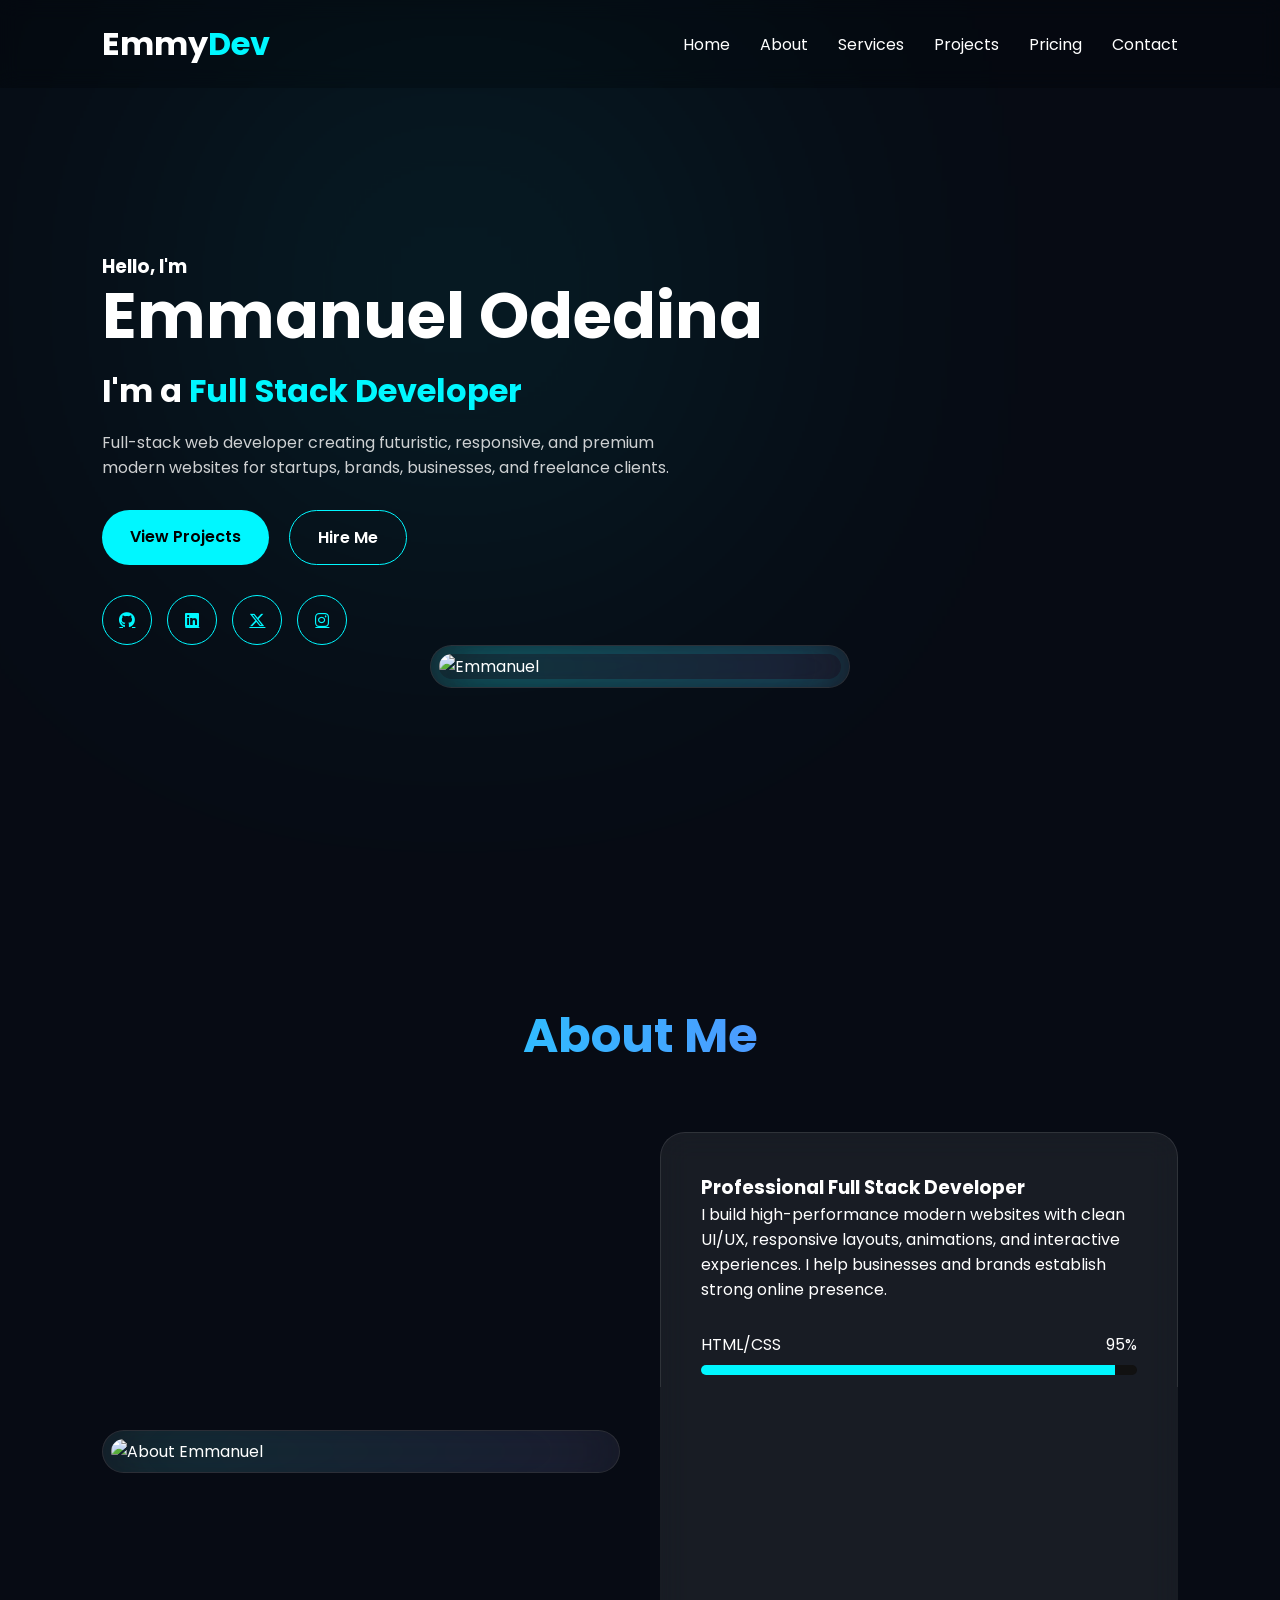
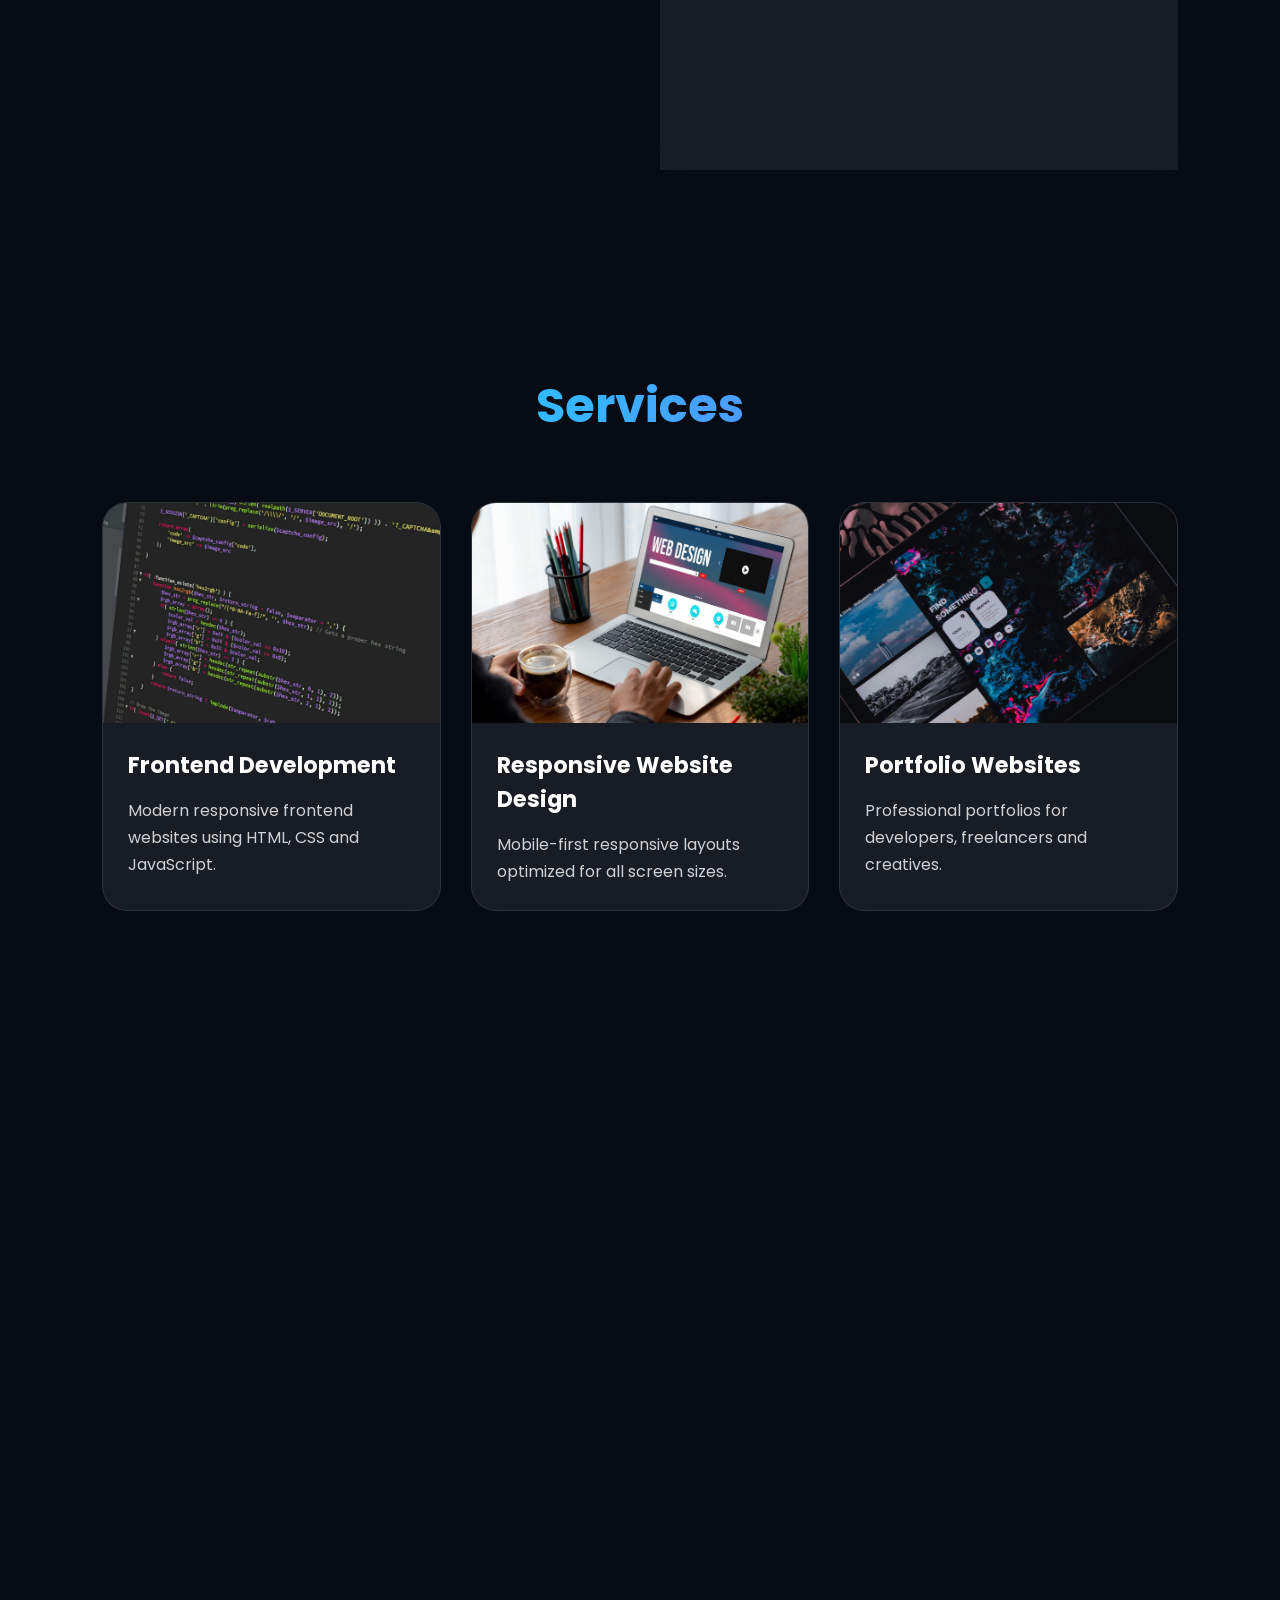
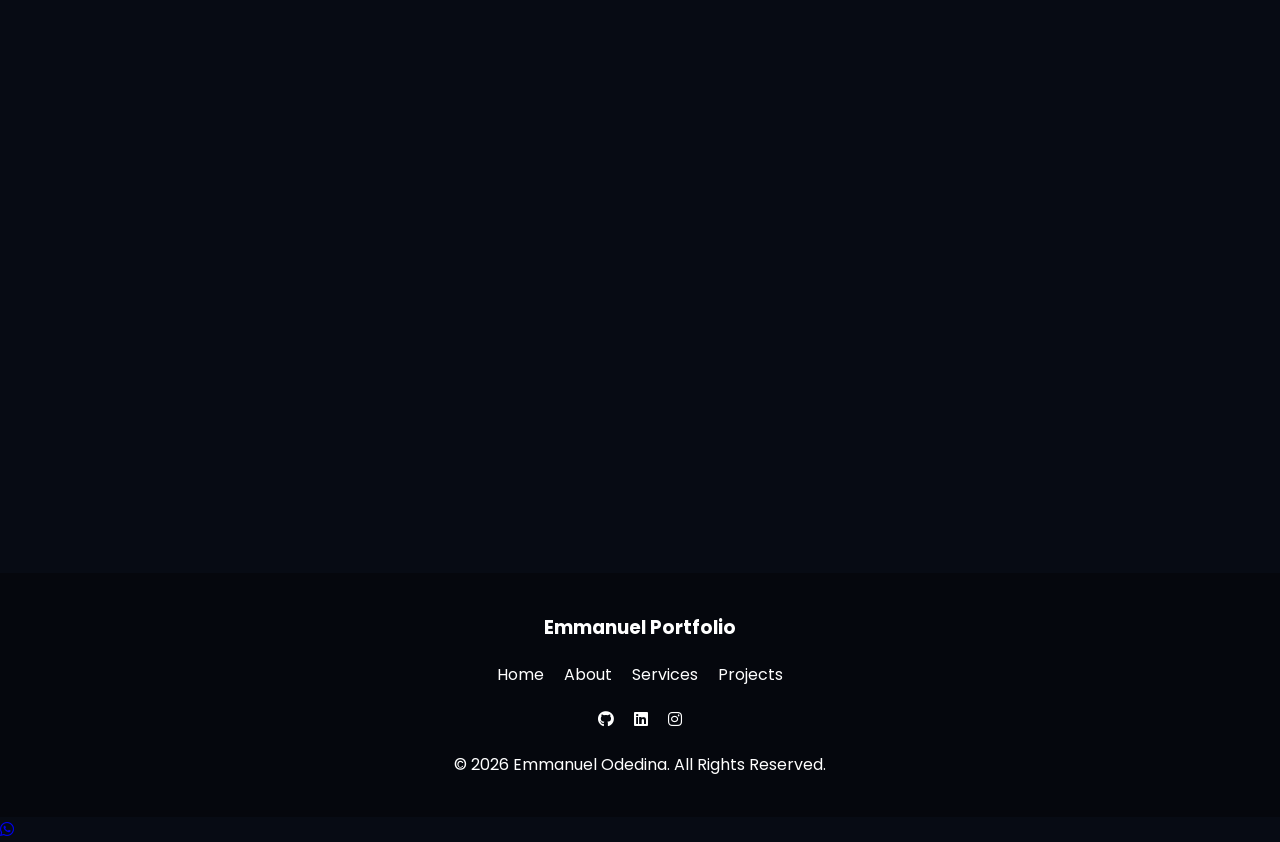
==== my-portfolio/index.html @ 7b685e25 "Update index.html" ====
<!DOCTYPE html>
<html lang="en">
<head>
  <meta charset="UTF-8" />
  <meta name="viewport" content="width=device-width, initial-scale=1.0"/>
  <title>Emmanuel | Full Stack Developer</title>

  <!-- CSS -->
  <link rel="stylesheet" href="style.css"/>

  <!-- Font Awesome -->
  <link rel="stylesheet"
    href="https://cdnjs.cloudflare.com/ajax/libs/font-awesome/6.5.2/css/all.min.css"/>

  <!-- Three.js -->
  <script src="https://cdnjs.cloudflare.com/ajax/libs/three.js/r128/three.min.js"></script>
</head>
<body>

  <!-- Loading Screen -->
  <div class="loader">
    <div class="spinner"></div>
  </div>

  <!-- Background -->
  <div id="particles-js"></div>

  <!-- HEADER -->
  <header>
    <a href="#" class="logo">Emmy<span>Dev</span></a>

    <nav class="navbar">
      <a href="#home">Home</a>
      <a href="#about">About</a>
      <a href="#services">Services</a>
      <a href="#projects">Projects</a>
      <a href="#pricing">Pricing</a>
      <a href="#contact">Contact</a>
    </nav>

    <div class="menu-btn">
      <i class="fas fa-bars"></i>
    </div>

    <div class="theme-toggle">
      <i class="fas fa-moon"></i>
    </div>
  </header>

  <!-- HERO SECTION -->
  <section class="home" id="home">

    <div class="hero-glow"></div>

    <div class="home-content reveal">
      <h3>Hello, I'm</h3>
      <h1>Emmanuel Odedina</h1>

      <h2>
        I'm a
        <span class="typing"></span>
      </h2>

      <p>
        Full-stack web developer creating futuristic, responsive,
        and premium modern websites for startups, brands,
        businesses, and freelance clients.
      </p>

      <div class="hero-btns">
        <a href="#projects" class="btn">View Projects</a>
        <a href="#contact" class="btn btn-outline">Hire Me</a>
      </div>

      <div class="socials">

  <a href="https://github.com/odedinaemmanuel84-dev"
     target="_blank">

    <i class="fab fa-github"></i>

  </a>

  <a href="https://linkedin.com/in/"
     target="_blank">

    <i class="fab fa-linkedin"></i>

  </a>

  <a href="https://x.com/EOconcept84"
     target="_blank">

    <i class="fab fa-x-twitter"></i>

  </a>

  <a href="https://instagram.com/YOUR_USERNAME"
     target="_blank">

    <i class="fab fa-instagram"></i>

  </a>

</div>

    <div class="hero-image reveal">

      <div class="hero-photo-card">
        <div class="hero-photo-glow"></div>

        <!-- FIXED IMAGE PATH -->
        <img src="images/profile.png" alt="Emmanuel">
      </div>

    </div>

  </section>

  <!-- ABOUT -->
  <section class="about" id="about">

    <div class="section-title reveal">
      <h2>About Me</h2>
    </div>

    <div class="about-container">

      <div class="about-image reveal">

        <div class="about-photo-card">
          <div class="about-photo-glow"></div>
          <img src="images/about-profile.png" alt="About Emmanuel">
        </div>

      </div>

      <div class="about-content glass reveal">

        <h3>Professional Full Stack Developer</h3>

        <p>
          I build high-performance modern websites with clean UI/UX,
          responsive layouts, animations, and interactive experiences.
          I help businesses and brands establish strong online presence.
        </p>

        <div class="skills">
          <div class="skill">
            <div class="skill-top">
              <span>HTML/CSS</span>
              <span>95%</span>
            </div>
            <div class="skill-bar">
              <div class="skill-fill html"></div>
            </div>
          </div>

          <div class="skill">
            <div class="skill-top">
              <span>JavaScript</span>
              <span>88%</span>
            </div>
            <div class="skill-bar">
              <div class="skill-fill js"></div>
            </div>
          </div>

          <div class="skill">
            <div class="skill-top">
              <span>Backend</span>
              <span>75%</span>
            </div>
            <div class="skill-bar">
              <div class="skill-fill backend"></div>
            </div>
          </div>
        </div>

        <div class="experience">
          <div class="exp-box">
            <h4>20+</h4>
            <p>Projects</p>
          </div>

          <div class="exp-box">
            <h4>10+</h4>
            <p>Clients</p>
          </div>

          <div class="exp-box">
            <h4>2+</h4>
            <p>Years Experience</p>
          </div>
        </div>

        <a href="assets/cv.pdf" target="_blank" class="btn">
          Download CV
        </a>

      </div>

    </div>
  </section>

  <!-- Services -->
<section class="services" id="services">

  <div class="section-title reveal">
    <h2>Services</h2>
  </div>

  <div class="services-container">

    <!-- Frontend -->
    <div class="service-card glass reveal">

      <div class="service-img">
        <img src="images/frontend.jpg" alt="Frontend Development">
      </div>

      <div class="service-content">
        <h3>Frontend Development</h3>

        <p>
          Modern responsive frontend websites using
          HTML, CSS and JavaScript.
        </p>
      </div>

    </div>

    <!-- Responsive -->
    <div class="service-card glass reveal">

      <div class="service-img">
        <img src="images/responsive.jpg" alt="Responsive Design">
      </div>

      <div class="service-content">
        <h3>Responsive Website Design</h3>

        <p>
          Mobile-first responsive layouts optimized
          for all screen sizes.
        </p>
      </div>

    </div>

    <!-- Portfolio -->
    <div class="service-card glass reveal">

      <div class="service-img">
        <img src="images/portfolio-service.jpg" alt="Portfolio Websites">
      </div>

      <div class="service-content">
        <h3>Portfolio Websites</h3>

        <p>
          Professional portfolios for developers,
          freelancers and creatives.
        </p>
      </div>

    </div>

    <!-- Landing -->
    <div class="service-card glass reveal">

      <div class="service-img">
        <img src="images/landing-page.jpg" alt="Landing Pages">
      </div>

      <div class="service-content">
        <h3>Landing Pages</h3>

        <p>
          High-converting modern landing pages
          for startups and brands.
        </p>
      </div>

    </div>

    <!-- Business -->
    <div class="service-card glass reveal">

      <div class="service-img">
        <img src="images/business-service.jpg" alt="Business Websites">
      </div>

      <div class="service-content">
        <h3>Business Websites</h3>

        <p>
          Professional business websites with
          clean UI/UX and modern layouts.
        </p>
      </div>

    </div>

    <!-- UI UX -->
    <div class="service-card glass reveal">

      <div class="service-img">
        <img src="images/uiux.jpg" alt="UI UX Design">
      </div>

      <div class="service-content">
        <h3>UI/UX Design</h3>

        <p>
          Premium user interface and user experience
          designs with clean aesthetics.
        </p>
      </div>

    </div>

    <!-- Redesign -->
    <div class="service-card glass reveal">

      <div class="service-img">
        <img src="images/redesign.jpg" alt="Website Redesign">
      </div>

      <div class="service-content">
        <h3>Website Redesign</h3>

        <p>
          Upgrade outdated websites into modern
          premium responsive experiences.
        </p>
      </div>

    </div>

    <!-- Backend -->
    <div class="service-card glass reveal">

      <div class="service-img">
        <img src="images/backend.jpg" alt="Backend Integration">
      </div>

      <div class="service-content">
        <h3>Basic Backend Integration</h3>

        <p>
          API connections and backend integrations
          for dynamic functionality.
        </p>
      </div>

    </div>

  </div>

</section>

<!-- Projects -->
<section class="projects" id="projects">

  <div class="section-title reveal">
    <h2>Projects</h2>
  </div>

  <div class="projects-container">

    <!-- Project 1 -->
    <div class="project-card reveal">
      <div class="project-img">
        <img src="images/ecommerce.jpg" alt="E-commerce Website">
      </div>

      <div class="project-info">
        <h3>E-commerce Website</h3>

        <p>
          Modern responsive online store with premium UI,
          product showcase and mobile-first design.
        </p>

        <div class="tags">
          <span>HTML</span>
          <span>CSS</span>
          <span>JavaScript</span>
        </div>

        <div class="project-links">
          <a href="https://your-ecommerce-project.netlify.app" target="_blank" class="btn">View Project</a>
          <a href="https://github.com/your-username/ecommerce-project" target="_blank" class="btn btn-outline">GitHub</a>
        </div>
      </div>
    </div>

    <!-- Project 2 -->
    <div class="project-card reveal">
      <div class="project-img">
        <img src="images/business.jpg" alt="Business Website">
      </div>

      <div class="project-info">
        <h3>Business Website</h3>

        <p>
          Professional startup business website with
          animations and responsive layout.
        </p>

        <div class="tags">
          <span>Responsive</span>
          <span>UI/UX</span>
          <span>Frontend</span>
        </div>

        <div class="project-links">
          <a href="https://your-business-project.netlify.app" target="_blank" class="btn">View Project</a>
          <a href="https://github.com/your-username/business-website" target="_blank" class="btn btn-outline">GitHub</a>
        </div>
      </div>
    </div>

    <!-- Project 3 -->
    <div class="project-card reveal">
      <div class="project-img">
        <img src="images/restaurant.jpg" alt="Restaurant Website">
      </div>

      <div class="project-info">
        <h3>Restaurant Website</h3>

        <p>
          Elegant restaurant landing page with
          smooth animations and modern design.
        </p>

        <div class="tags">
          <span>Landing Page</span>
          <span>Animations</span>
          <span>Mobile First</span>
        </div>

        <div class="project-links">
          <a href="https://your-restaurant-project.netlify.app" target="_blank" class="btn">View Project</a>
          <a href="https://github.com/your-username/restaurant-website" target="_blank" class="btn btn-outline">GitHub</a>
        </div>
      </div>
    </div>

    <!-- Project 4 -->
    <div class="project-card reveal">
      <div class="project-img">
        <img src="images/dashboard.jpg" alt="Dashboard UI">
      </div>

      <div class="project-info">
        <h3>Dashboard UI</h3>

        <p>
          Modern admin dashboard interface with clean
          professional analytics layout.
        </p>

        <div class="tags">
          <span>Dashboard</span>
          <span>Charts</span>
          <span>UI Design</span>
        </div>

        <div class="project-links">
          <a href="https://your-dashboard-project.netlify.app" target="_blank" class="btn">View Project</a>
          <a href="https://github.com/your-username/dashboard-ui" target="_blank" class="btn btn-outline">GitHub</a>
        </div>
      </div>
    </div>

  </div>

</section>
          
  <!-- PRICING -->
<section class="pricing" id="pricing">

  <div class="section-title reveal">
    <h2>Pricing Plans</h2>
  </div>

  <div class="pricing-container">

    <!-- Starter -->
    <div class="price-card glass reveal">

      <h3>Starter</h3>
      <h2>$40</h2>

      <ul>
        <li>1-page website</li>
        <li>Responsive design</li>
        <li>Contact form</li>
        <li>Basic animations</li>
        <li>3 days delivery</li>
      </ul>

      <a href="#contact" class="btn">Get Started</a>

    </div>

    <!-- Standard -->
    <div class="price-card popular glass reveal">

      <div class="popular-badge">Most Popular</div>

      <h3>Standard</h3>
      <h2>$90</h2>

      <ul>
        <li>Multi-page website</li>
        <li>Modern UI/UX</li>
        <li>Smooth animations</li>
        <li>SEO optimization</li>
        <li>5 days delivery</li>
      </ul>

      <a href="#contact" class="btn">Choose Plan</a>

    </div>

    <!-- Pro -->
    <div class="price-card glass reveal">

      <h3>Pro</h3>
      <h2>$180</h2>

      <ul>
        <li>Professional website</li>
        <li>Advanced animations</li>
        <li>API integration</li>
        <li>Custom features</li>
        <li>Priority support</li>
      </ul>

      <a href="#contact" class="btn">Choose Plan</a>

    </div>

  </div>

</section> 

  <!-- CONTACT -->
  <section class="contact" id="contact">

    <div class="section-title reveal">
      <h2>Contact Me</h2>
    </div>

    <div class="contact-container">

      <div class="contact-info glass reveal">
        <h3>Let's Work Together</h3>

        <p><i class="fas fa-envelope"></i> odedinaemmanuel8@gmail.com</p>
        <p><i class="fab fa-whatsapp"></i> +234 9035614658</p>
        <p><i class="fas fa-location-dot"></i> Based in Nigeria</p>

        <div class="socials">

  <a href="https://github.com/odedinaemmanuel84-dev"
     target="_blank">

    <i class="fab fa-github"></i>

  </a>

  <a href="https://linkedin.com/in/YOUR_USERNAME"
     target="_blank">

    <i class="fab fa-linkedin"></i>

  </a>

  <a href="https://instagram.com/YOUR_USERNAME"
     target="_blank">

    <i class="fab fa-instagram"></i>

  </a>

        </div>

      <form 
        action="https://formspree.io/f/mvzdyqrk"
        method="POST"
        class="contact-form glass reveal"
        id="contactform">

        <input type="text" name="name" placeholder="Your Name" required>
        <input type="email" name="email" placeholder="Your Email" required>

        <textarea name="message" placeholder="Your Message" required></textarea>

        <button type="submit" class="btn">Send Message</button>

        <p class="form-message"></p>
      </form>

    </div>
  </section>

  <!-- FOOTER (FIXED LOCATION - OUTSIDE CONTACT) -->
  <footer>

    <div class="footer-content">

      <h3>Emmanuel Portfolio</h3>

      <div class="footer-links">
        <a href="#home">Home</a>
        <a href="#about">About</a>
        <a href="#services">Services</a>
        <a href="#projects">Projects</a>
      </div>

      <div class="footer-socials">
        <a href="#"><i class="fab fa-github"></i></a>
        <a href="#"><i class="fab fa-linkedin"></i></a>
        <a href="#"><i class="fab fa-instagram"></i></a>
      </div>

      <p>© 2026 Emmanuel Odedina. All Rights Reserved.</p>

    </div>

  </footer>

<!-- WhatsApp Floating Button -->
<a href="https://wa.me/2349035614658"
   class="whatsapp-float"
   target="_blank">

  <i class="fab fa-whatsapp"></i>

</a>

<script src="script.js"></script>
  
  <script src="script.js"></script>
</body>
</html>
---- my-portfolio/style.css ----
@import url('https://fonts.googleapis.com/css2?family=Poppins:wght@300;400;500;600;700;800&display=swap');

:root{
  --bg:#070b14;
  --card:rgba(255,255,255,0.07);
  --text:#fff;
  --main:#00f7ff;
  --border:rgba(255,255,255,0.1);
}

.light-mode{
  --bg:#f5f5f5;
  --card:rgba(255,255,255,0.7);
  --text:#111;
}

*{
  margin:0;
  padding:0;
  box-sizing:border-box;
  font-family:'Poppins',sans-serif;
  scroll-behavior:smooth;
}

html,
body{
  width:100%;
  overflow-x:hidden;
}

body{
  background:var(--bg);
  color:var(--text);
}

section{
  padding:100px 8%;
}

img{
  width:100%;
  display:block;
}

.glass{
  background:var(--card);
  border:1px solid var(--border);
  backdrop-filter:blur(15px);
}

header{
  position:fixed;
  top:0;
  left:0;
  width:100%;
  padding:20px 8%;
  display:flex;
  justify-content:space-between;
  align-items:center;
  z-index:1000;
  background:rgba(0,0,0,0.2);
  backdrop-filter:blur(10px);
}

.logo{
  color:#fff;
  text-decoration:none;
  font-size:2rem;
  font-weight:700;
}

.logo span{
  color:var(--main);
}

.logo img{
  width:180px;
  object-fit:contain;
  filter:
  drop-shadow(0 0 10px rgba(0,247,255,.5))
  drop-shadow(0 0 25px rgba(0,247,255,.3));
  transition:.4s;
}

.logo img:hover{
  transform:scale(1.05);
}

.navbar{
  display:flex;
  gap:30px;
}

.navbar a{
  color:#fff;
  text-decoration:none;
  transition:.3s;
}

.navbar a:hover{
  color:var(--main);
}

.menu-btn,
.theme-toggle{
  color:#fff;
  font-size:1.4rem;
  cursor:pointer;
  display:none;
}

/* FIXED HOME LAYOUT */
.home{
  width:100%;
  min-height:100vh;
  padding-top:140px;
  display:flex;
  justify-content:space-between;
  align-items:center;
  gap:60px;
  position:relative;
  flex-wrap:wrap;
}

.home-content{
  flex:1;
  min-width:0;
}

.home-content h1{
  font-size:4rem;
  line-height:1.1;
}

.home-content h2{
  font-size:2rem;
  margin:15px 0;
}

.typing{
  color:var(--main);
}

.home-content p{
  max-width:600px;
  margin-bottom:30px;
  opacity:.8;
}

.hero-btns{
  display:flex;
  gap:20px;
}

.btn{
  padding:14px 28px;
  background:var(--main);
  color:#000;
  border:none;
  border-radius:40px;
  text-decoration:none;
  font-weight:600;
  transition:.4s;
  display:inline-block;
}

.btn:hover{
  transform:translateY(-5px);
  box-shadow:0 0 25px var(--main);
}

.btn-outline{
  background:transparent;
  border:1px solid var(--main);
  color:#fff;
}

.socials{
  display:flex;
  gap:15px;
  margin-top:30px;
}

.socials a{
  width:50px;
  height:50px;
  min-width:50px;
  border-radius:50%;
  display:flex;
  justify-content:center;
  align-items:center;
  border:1px solid var(--main);
  color:var(--main);
  transition:.3s;
}

.socials a:hover{
  background:var(--main);
  color:#000;
  box-shadow:0 0 20px var(--main);
}

.hero-image{
  flex:1;
  min-width:0;
  display:flex;
  justify-content:center;
}

.hero-image img{
  border-radius:30px;
  box-shadow:0 0 40px rgba(0,247,255,.3);
}

.hero-photo-card{
  position:relative;
  width:100%;
  max-width:420px;
  margin:auto;
  border-radius:40px;
  overflow:hidden;
  padding:8px;
  background:rgba(255,255,255,.05);
  border:1px solid rgba(255,255,255,.1);
  backdrop-filter:blur(20px);
}

.hero-photo-card img{
  width:100%;
  border-radius:35px;
  position:relative;
  z-index:2;
  object-fit:cover;
}

.hero-photo-glow{
  position:absolute;
  inset:0;
  background:linear-gradient(
    135deg,
    rgba(0,247,255,.4),
    rgba(125,95,255,.3)
  );
  filter:blur(50px);
  z-index:1;
}

.about-photo-card{
  position:relative;
  border-radius:30px;
  overflow:hidden;
  padding:8px;
  background:rgba(255,255,255,.05);
  border:1px solid rgba(255,255,255,.1);
  backdrop-filter:blur(20px);
}

.about-photo-card img{
  width:100%;
  border-radius:25px;
  object-fit:cover;
  position:relative;
  z-index:2;
}

.about-photo-glow{
  position:absolute;
  inset:0;
  background:linear-gradient(
    135deg,
    rgba(0,247,255,.3),
    rgba(125,95,255,.25)
  );
  filter:blur(50px);
  z-index:1;
}

.hero-glow{
  position:absolute;
  width:400px;
  height:400px;
  background:var(--main);
  filter:blur(180px);
  opacity:.15;
  top:10%;
  left:20%;
}

.section-title{
  text-align:center;
  margin-bottom:60px;
}

.section-title h2{
  font-size:3rem;
  background:linear-gradient(to right,#00f7ff,#7d5fff);
  -webkit-background-clip:text;
  color:transparent;
}

.about-container,
.contact-container{
  display:grid;
  grid-template-columns:repeat(2,1fr);
  gap:40px;
  align-items:center;
}

.about-content,
.contact-form,
.contact-info{
  padding:40px;
  border-radius:25px;
}

.skills{
  margin:30px 0;
}

.skill{
  margin-bottom:20px;
}

.skill-top{
  display:flex;
  justify-content:space-between;
}

.skill-bar{
  height:10px;
  background:#111;
  border-radius:20px;
  overflow:hidden;
  margin-top:8px;
}

.skill-fill{
  height:100%;
  background:var(--main);
}

.html{width:95%;}
.js{width:88%;}
.backend{width:75%;}

.experience{
  display:flex;
  gap:20px;
  margin:30px 0;
}

.exp-box{
  flex:1;
  padding:20px;
  border-radius:20px;
  background:rgba(255,255,255,0.05);
  text-align:center;
}

.services-container,
.projects-container,
.pricing-container{
  display:grid;
  grid-template-columns:repeat(auto-fit,minmax(280px,1fr));
  gap:30px;
}

.service-card,
.price-card{
  padding:35px;
  border-radius:25px;
  transition:.4s;
}

.service-card{
  overflow:hidden;
  padding:0;
  transition:.4s;
}

.service-img{
  width:100%;
  height:220px;
  overflow:hidden;
}

.service-img img{
  width:100%;
  height:100%;
  object-fit:cover;
  transition:.5s;
}

.service-card:hover .service-img img{
  transform:scale(1.08);
}

.service-content{
  padding:25px;
}

.service-content h3{
  margin-bottom:15px;
  font-size:1.4rem;
}

.service-content p{
  opacity:.8;
  line-height:1.7;
}

.service-card:hover,
.price-card:hover,
.project-card:hover{
  transform:translateY(-10px);
  box-shadow:0 0 30px rgba(0,247,255,.2);
}

.project-card{
  background:#111827;
  border-radius:25px;
  overflow:hidden;
  transition:.4s;
}

.project-img{
  width:100%;
  height:250px;
  overflow:hidden;
}

.project-img img{
  width:100%;
  height:100%;
  object-fit:cover;
  transition:.5s;
}

.project-card:hover img{
  transform:scale(1.08);
}

.project-info{
  padding:25px;
}

.tags{
  display:flex;
  gap:10px;
  flex-wrap:wrap;
  margin:15px 0;
}

.tags span{
  background:rgba(255,255,255,.08);
  padding:6px 14px;
  border-radius:30px;
  font-size:.8rem;
}

.project-links{
  display:flex;
  gap:15px;
  margin-top:20px;
}

.price-card{
  text-align:center;
  position:relative;
}

.price-card h2{
  margin:20px 0;
  font-size:3rem;
}

.price-card ul{
  list-style:none;
  margin:30px 0;
}

.price-card ul li{
  margin:15px 0;
}

.popular{
  border:2px solid var(--main);
  transform:scale(1.05);
}

.popular-badge{
  position:absolute;
  top:-15px;
  left:50%;
  transform:translateX(-50%);
  background:var(--main);
  color:#000;
  padding:8px 20px;
  border-radius:30px;
  font-weight:600;
}

.contact-form{
  display:flex;
  flex-direction:column;
  gap:20px;
}

.contact-form input,
.contact-form textarea{
  padding:15px;
  background:rgba(255,255,255,.05);
  border:none;
  border-radius:15px;
  color:#fff;
}

.contact-container{
  display:grid;
  grid-template-columns:repeat(2,1fr);
  gap:40px;
  align-items:center;
  justify-content:center;
}

.contact-info{
  width:100%;
}

.contact-info .socials{
  justify-content:flex-start;
  flex-wrap:wrap;
  margin-top:30px;
}

.contact-form{
  width:100%;
  max-width:100%;
  margin:auto;
}

.contact-form input,
.contact-form textarea{
  width:100%;
}

.contact-form textarea{
  min-height:160px;
  resize:none;
}

.contact-form button{
  width:100%;
}

.contact-info p{
  display:flex;
  align-items:center;
  gap:12px;
  margin:18px 0;
  font-size:1.1rem;
  flex-wrap:wrap;
}

.contact-info h3{
  margin-bottom:25px;
  font-size:2rem;
}

.form-message{
  margin-top:15px;
  font-size:.95rem;
  color:#00f7ff;
  font-weight:500;
}

footer{
  padding:40px 8%;
  text-align:center;
  background:#05070d;
}

.footer-links,
.footer-socials{
  display:flex;
  justify-content:center;
  gap:20px;
  margin:20px 0;
}

.footer-links a,
.footer-socials a{
  color:#fff;
  text-decoration:none;
}

.loader{
  position:fixed;
  inset:0;
  background:#000;
  display:flex;
  justify-content:center;
  align-items:center;
  z-index:9999;
}

.spinner{
  width:60px;
  height:60px;
  border:5px solid #222;
  border-top:5px solid var(--main);
  border-radius:50%;
  animation:spin 1s linear infinite;
}

@keyframes spin{
  100%{
    transform:rotate(360deg);
  }
}

.reveal{
  opacity:0;
  transform:translateY(80px);
  transition:
  opacity 1s ease,
  transform 1s ease;
}

.reveal.active{
  opacity:1;
  transform:translateY(0);
}

.services .service-card:nth-child(1),
.projects .project-card:nth-child(1),
.pricing .price-card:nth-child(1){
  transition-delay:.1s;
}

.services .service-card:nth-child(2),
.projects .project-card:nth-child(2),
.pricing .price-card:nth-child(2){
  transition-delay:.2s;
}

.services .service-card:nth-child(3),
.projects .project-card:nth-child(3),
.pricing .price-card:nth-child(3){
  transition-delay:.3s;
}

.services .service-card:nth-child(4),
.projects .project-card:nth-child(4){
  transition-delay:.4s;
}

.services .service-card:nth-child(5){
  transition-delay:.5s;
}

.services .service-card:nth-child(6){
  transition-delay:.6s;
}

.services .service-card:nth-child(7){
  transition-delay:.7s;
}

.services .service-card:nth-child(8){
  transition-delay:.8s;
}

@media(max-width:991px){

  header{
    padding:20px 5%;
  }

  section{
    padding:90px 5%;
  }

  .menu-btn,
  .theme-toggle{
    display:block;
  }

  .navbar{
    position:absolute;
    top:100%;
    right:-100%;
    width:260px;
    flex-direction:column;
    background:#111827;
    padding:30px;
    border-radius:20px;
    transition:.4s;
  }

  .navbar.active{
    right:5%;
  }

  .home{
    flex-direction:column-reverse;
    text-align:center;
    gap:40px;
  }

.contact-container{
  grid-template-columns:1fr;
}

.contact-info{
  text-align:left;
}

.contact-info .socials{
  justify-content:center;
}

.contact-form{
  width:100%;
}
  
  .hero-btns{
    justify-content:center;
    flex-wrap:wrap;
  }

  .socials{
    justify-content:center;
  }

  .home-content h1{
    font-size:2.8rem;
  }

  .home-content h2{
    font-size:1.5rem;
  }

  .about-container,
  .contact-container{
    grid-template-columns:1fr;
  }

  .experience{
    flex-direction:column;
  }

  .projects-container,
  .services-container,
  .pricing-container{
    grid-template-columns:1fr;
  }

  .popular{
    transform:none;
  }

  .hero-photo-card{
    max-width:320px;
  }

  .logo img{
    width:150px;
  }

/* WhatsApp Floating Button */
.whatsapp-float{
  position:fixed;
  bottom:25px;
  right:20px;
  width:65px;
  height:65px;
  background:#25d366;
  color:#fff;
  border-radius:50%;
  display:flex;
  justify-content:center;
  align-items:center;
  font-size:2rem;
  text-decoration:none;
  z-index:9999;

  box-shadow:
  0 0 10px rgba(37,211,102,.5),
  0 0 25px rgba(37,211,102,.4);

  animation:whatsappPulse 2s infinite;
  transition:.4s;
}

.whatsapp-float:hover{
  transform:scale(1.1);
  box-shadow:
  0 0 20px rgba(37,211,102,.7),
  0 0 40px rgba(37,211,102,.6);
}

@keyframes whatsappPulse{

  0%{
    transform:scale(1);
  }

  50%{
    transform:scale(1.08);
  }

  100%{
    transform:scale(1);
  }

}
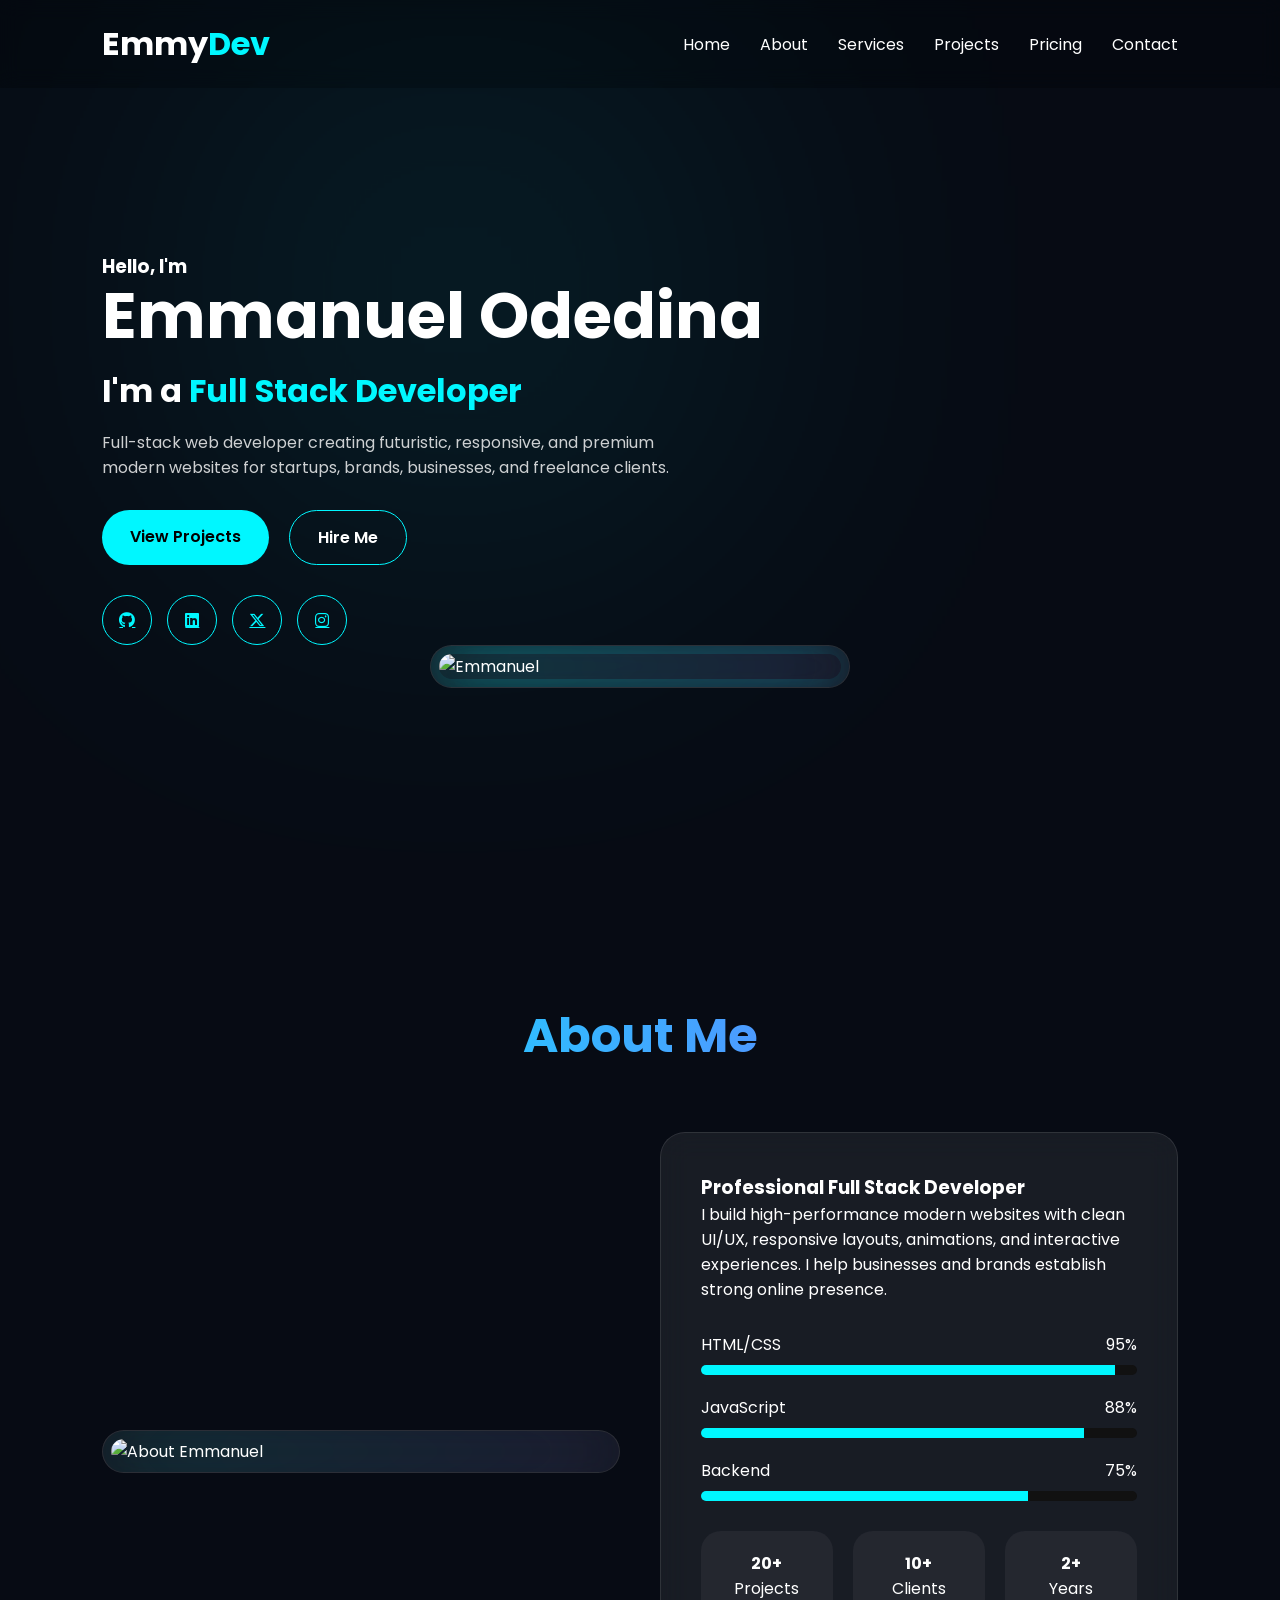
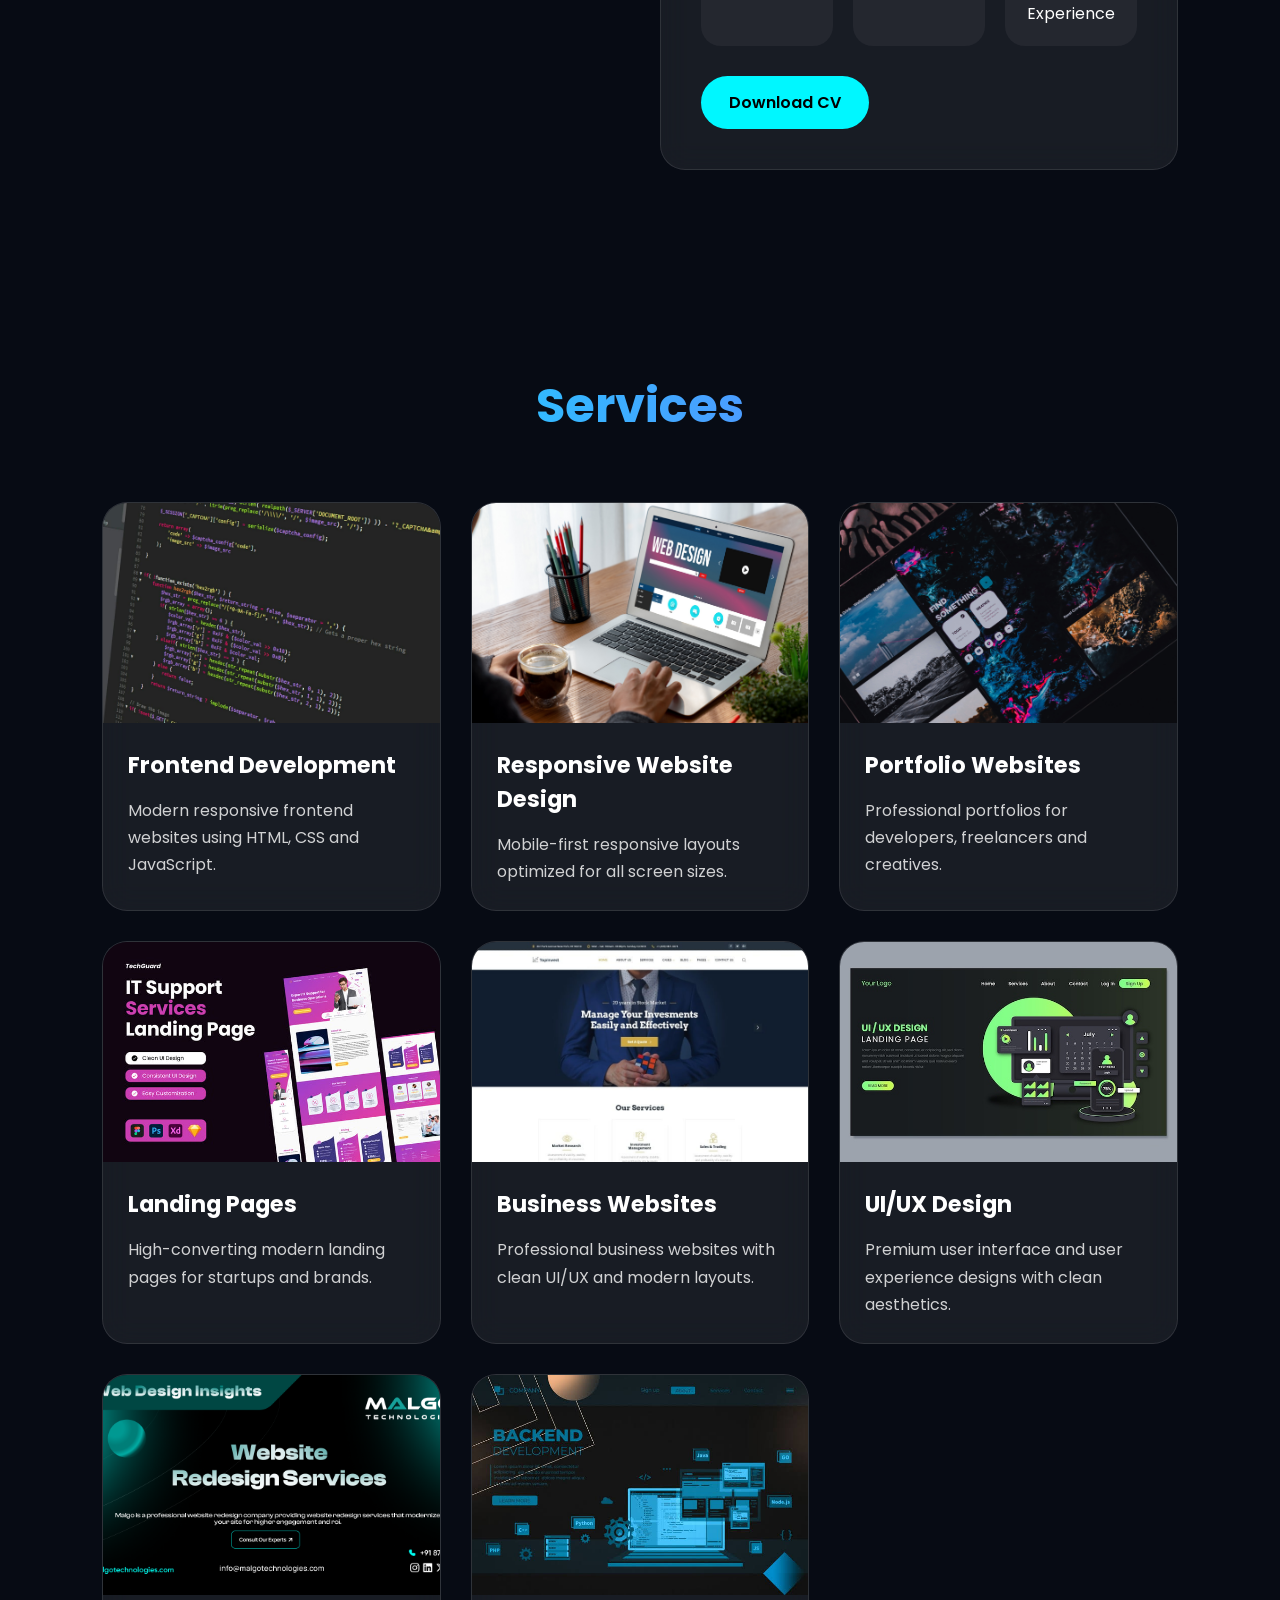
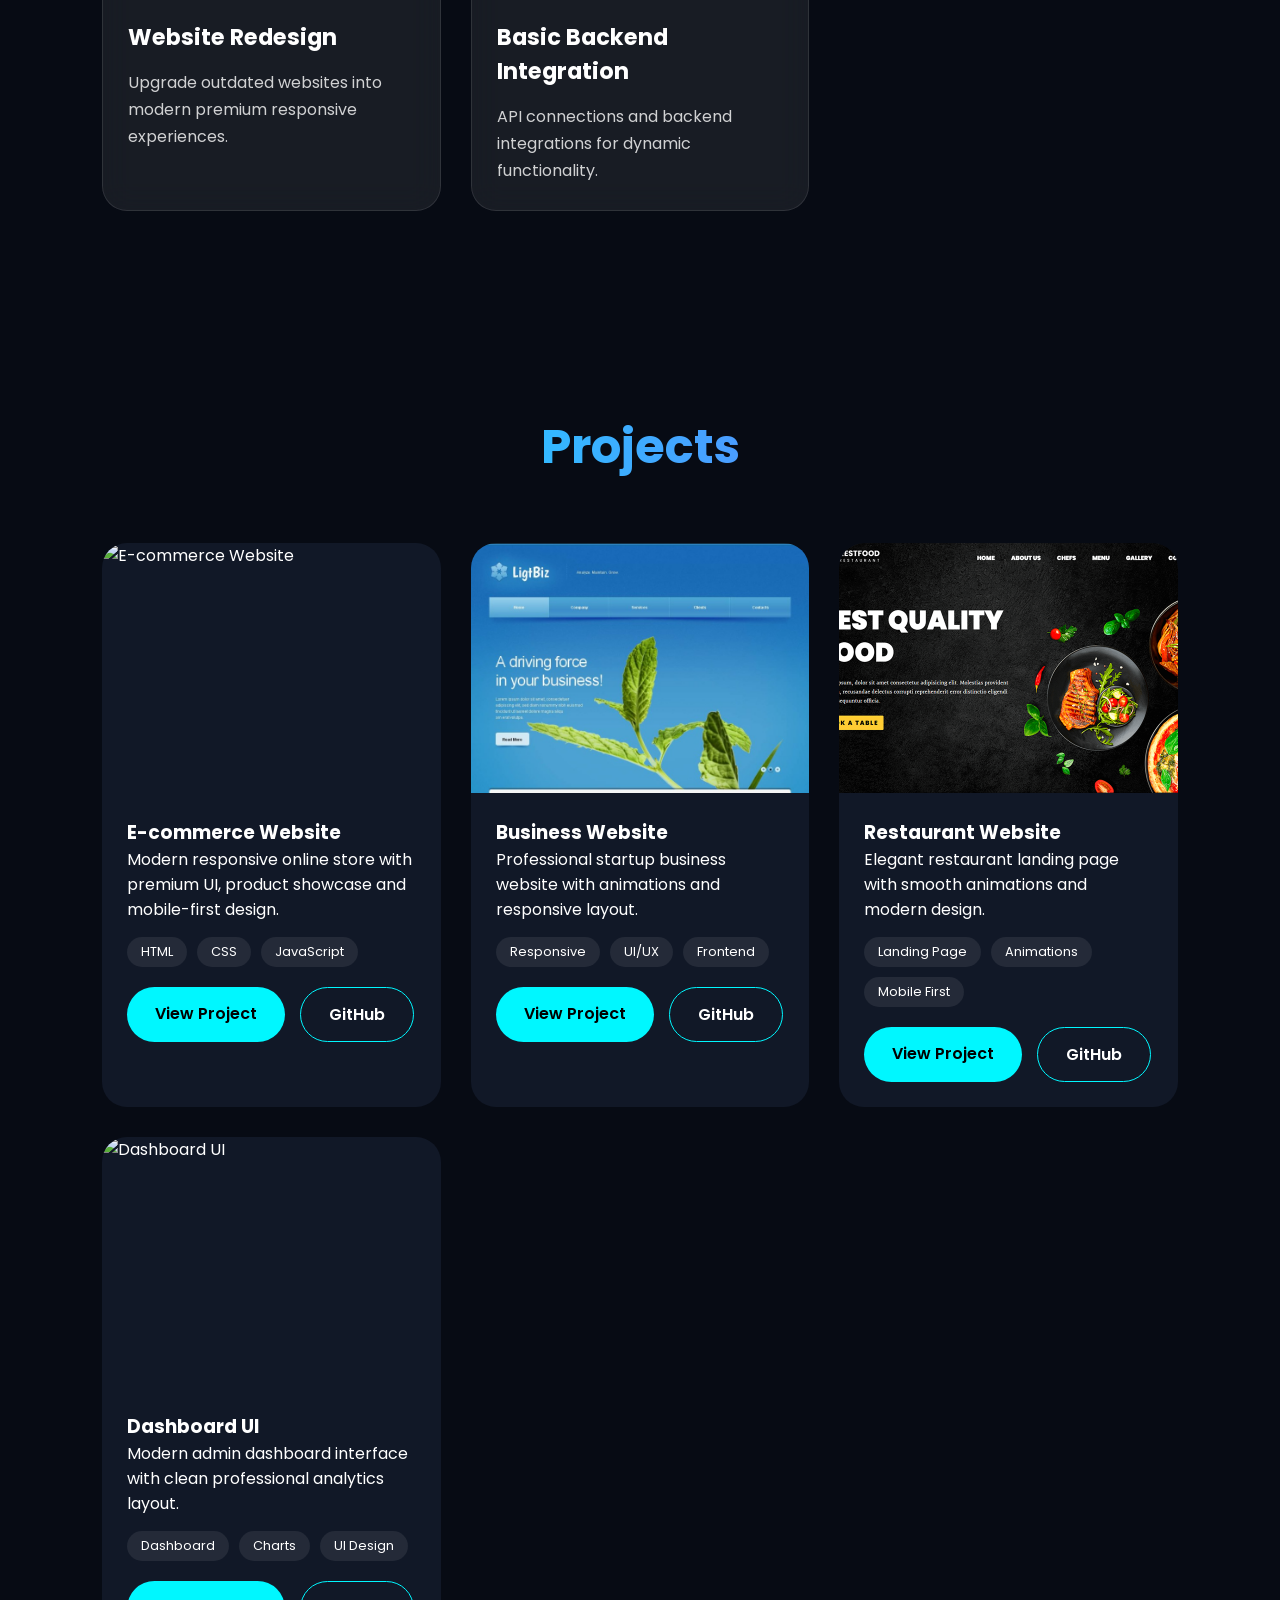
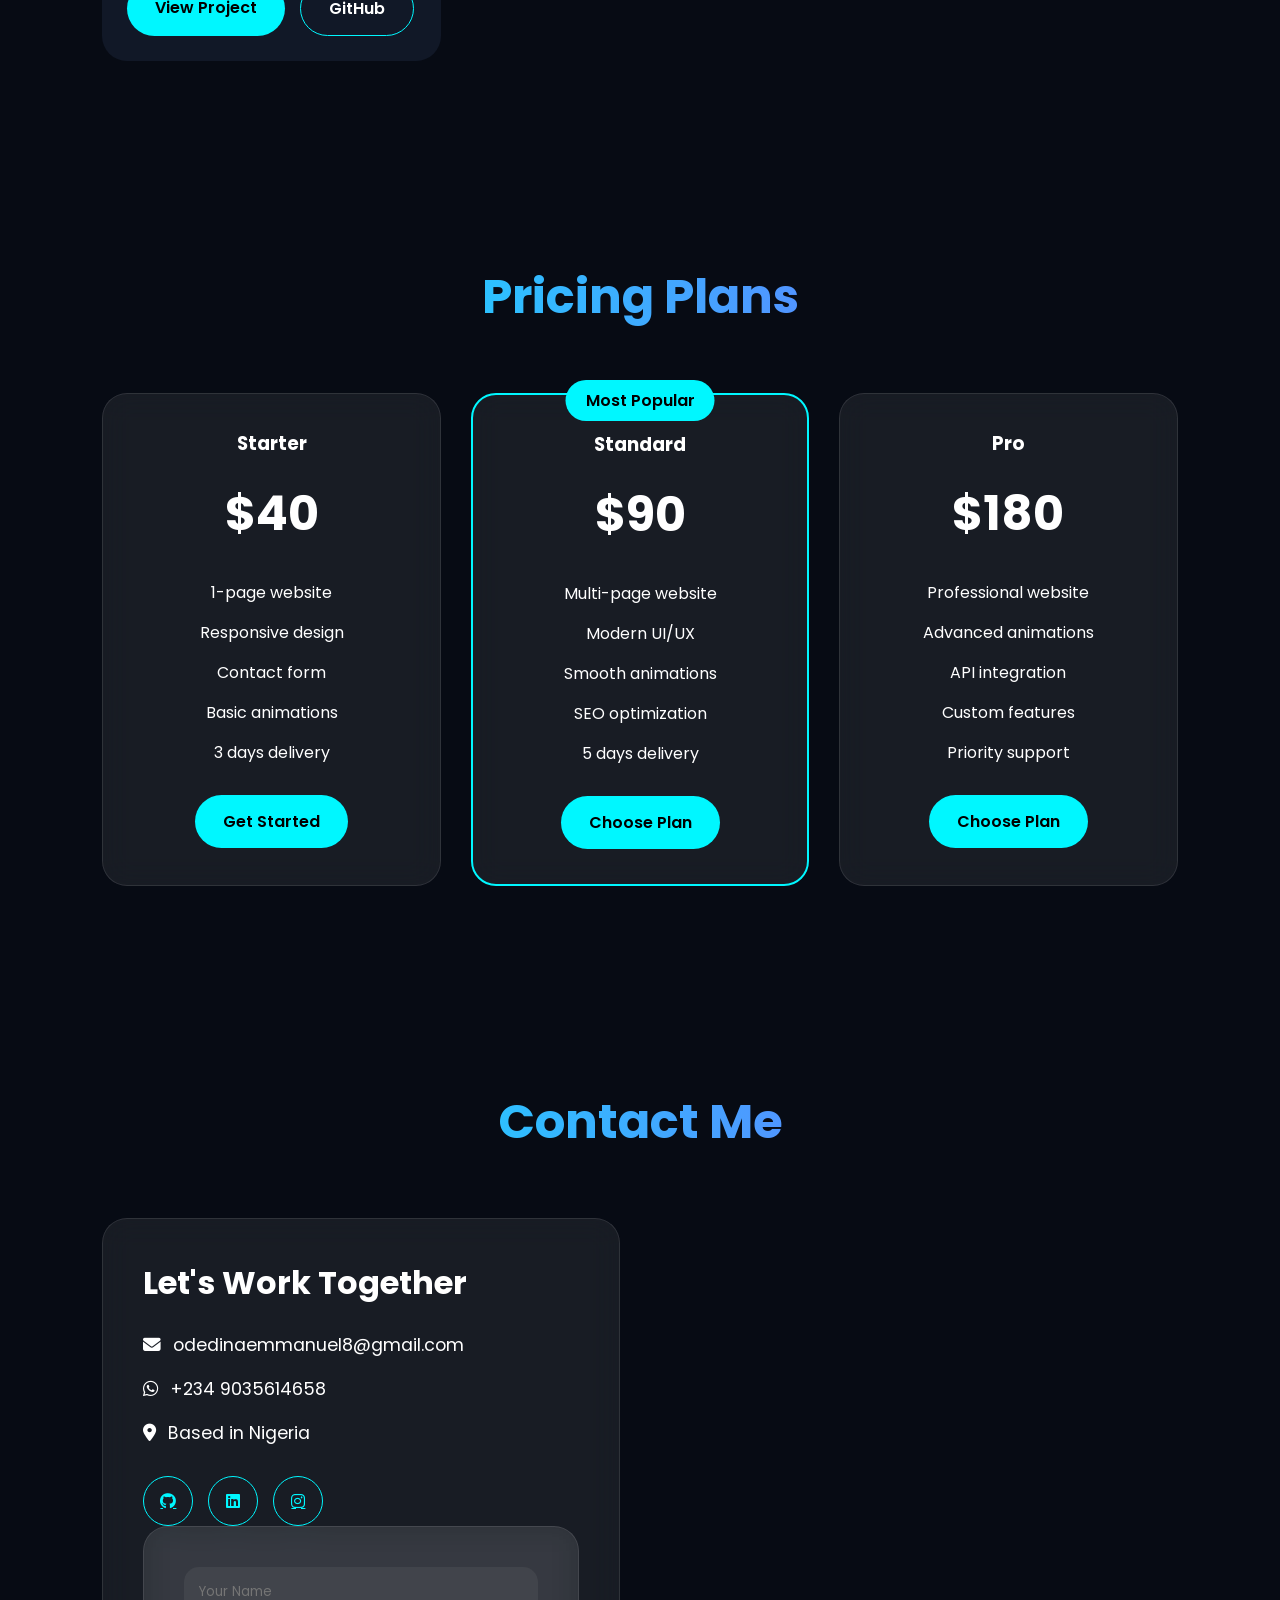
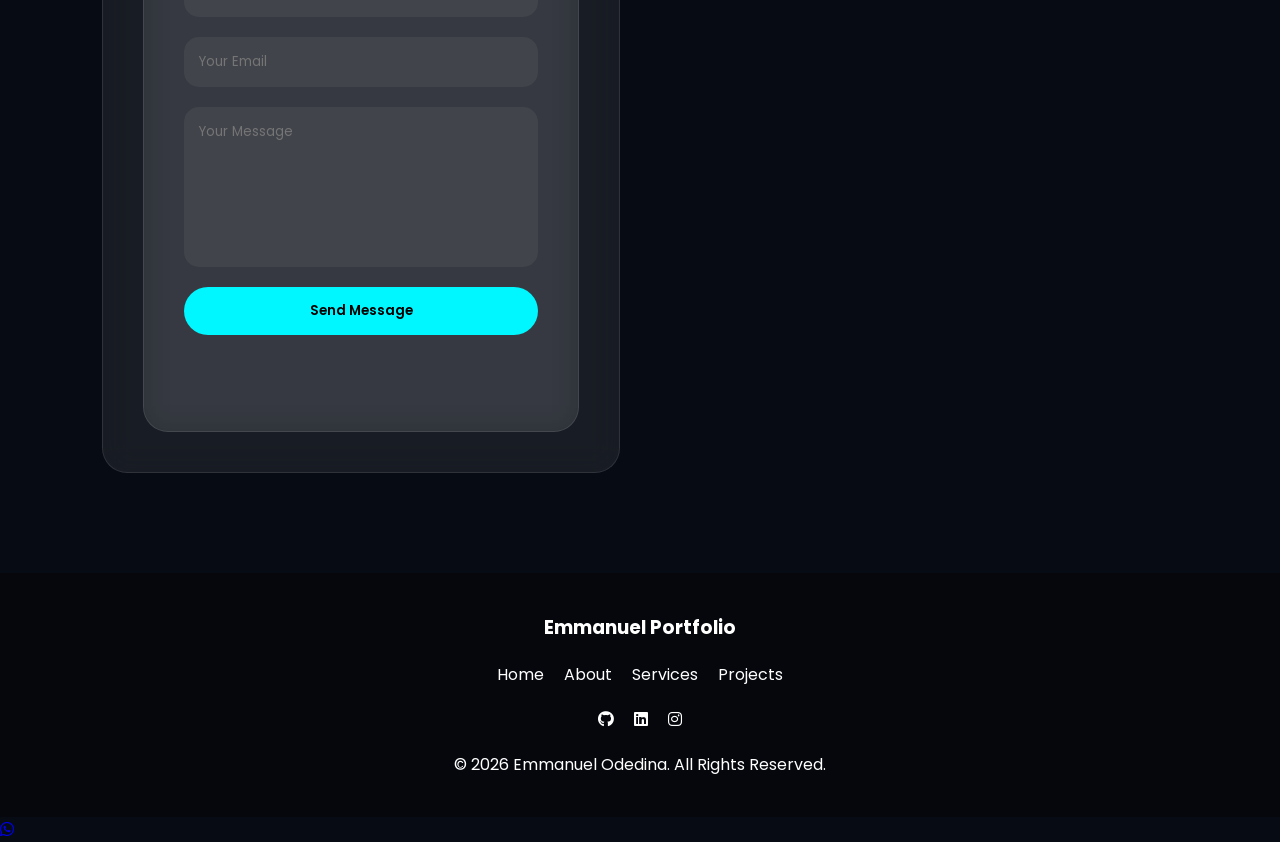
==== commit 4d266ae2: "Update index.html" ====
--- a/my-portfolio/index.html
+++ b/my-portfolio/index.html
@@ -81,7 +81,7 @@
 
   </a>
 
-  <a href="https://linkedin.com/in/"
+  <a href="https://www.linkedin.com/in/emmanuel-odedina-906b5a409"
      target="_blank">
 
     <i class="fab fa-linkedin"></i>
@@ -575,7 +575,7 @@
 
   </a>
 
-  <a href="https://linkedin.com/in/YOUR_USERNAME"
+  <a href="https://www.linkedin.com/in/emmanuel-odedina-906b5a409"
      target="_blank">
 
     <i class="fab fa-linkedin"></i>
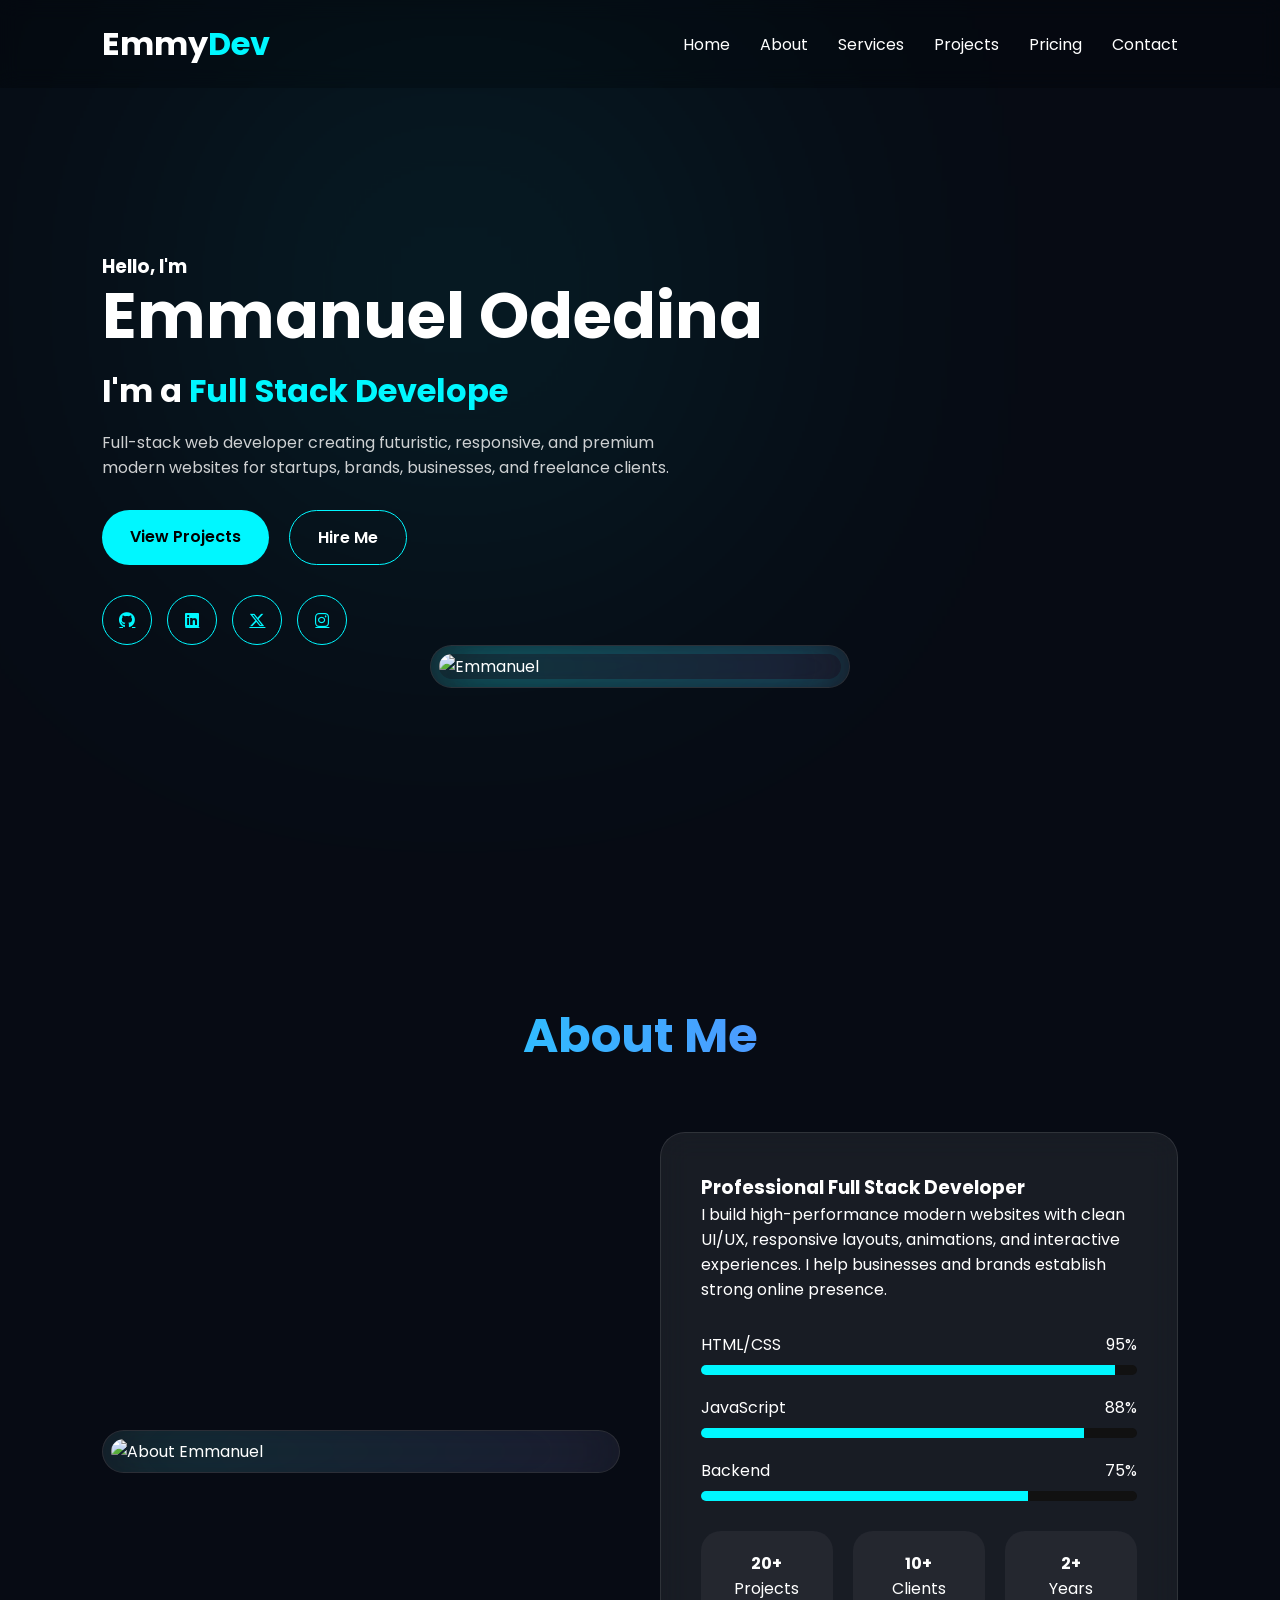
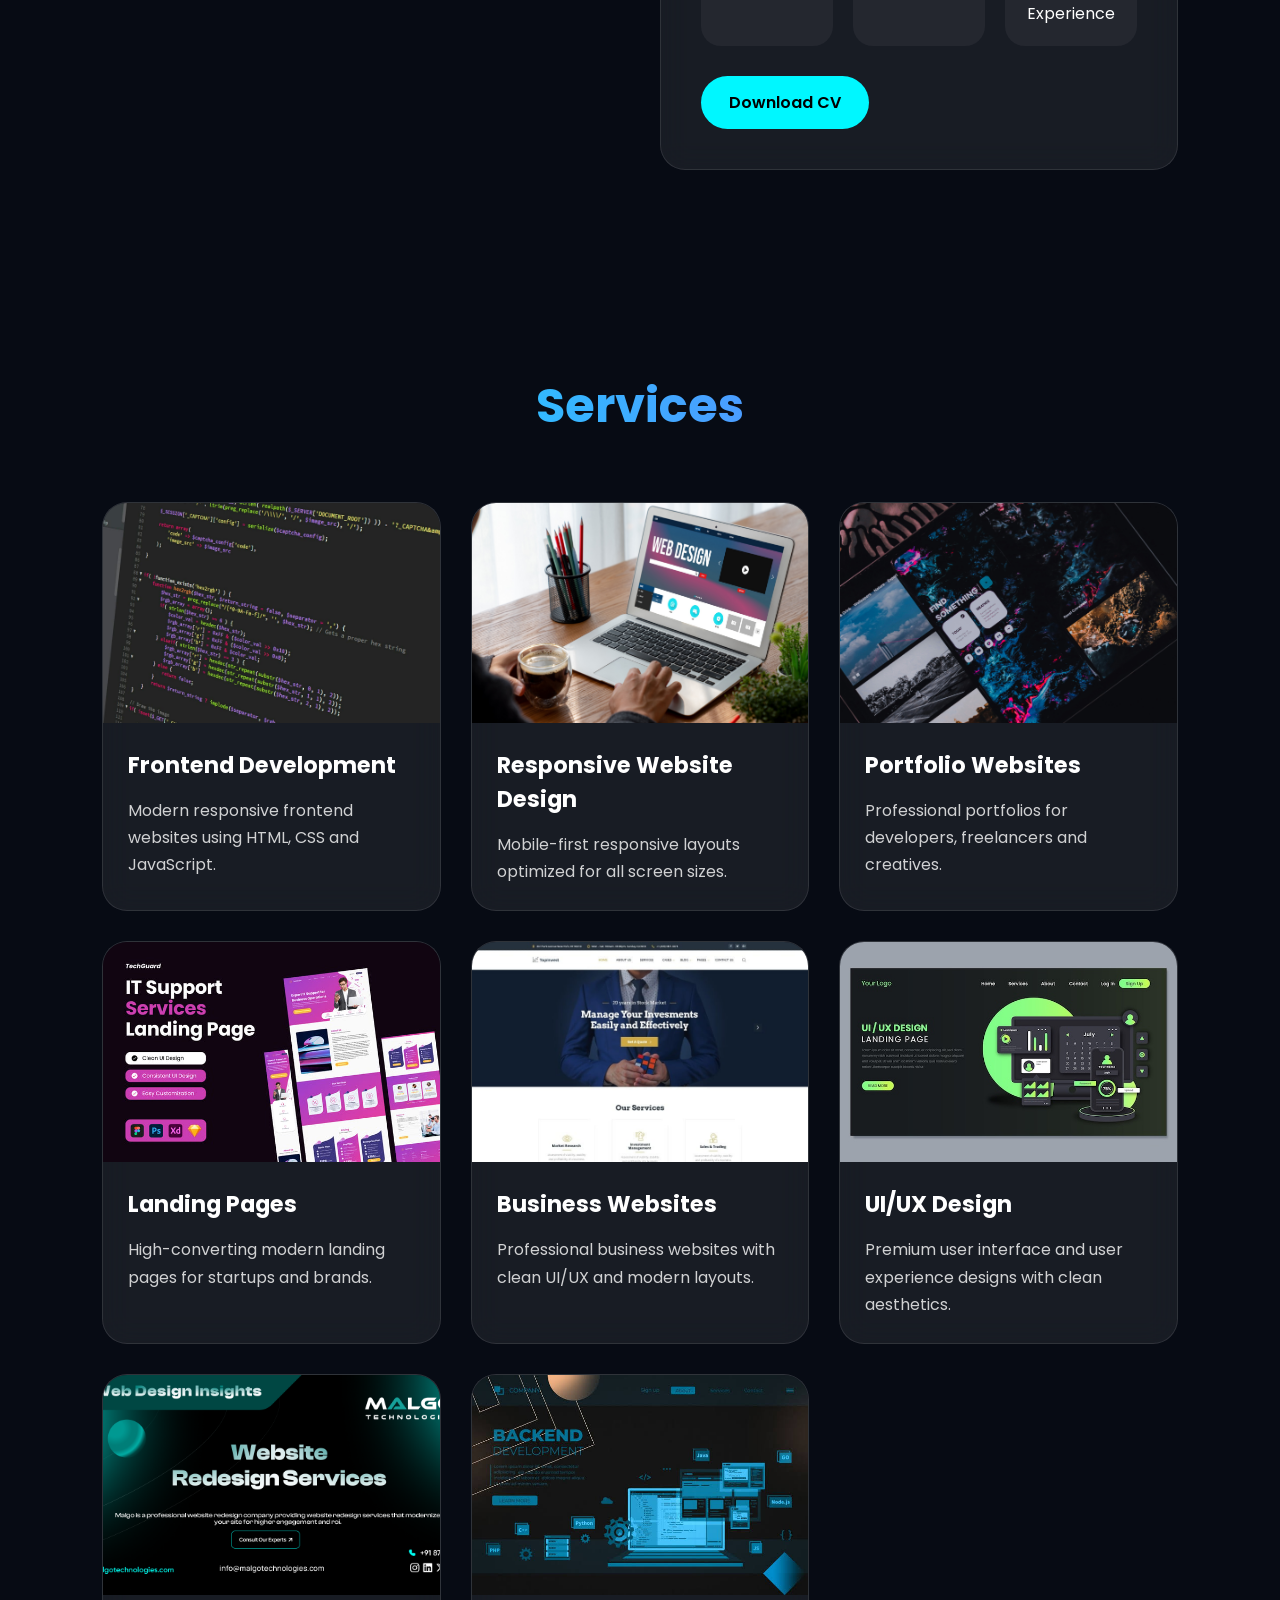
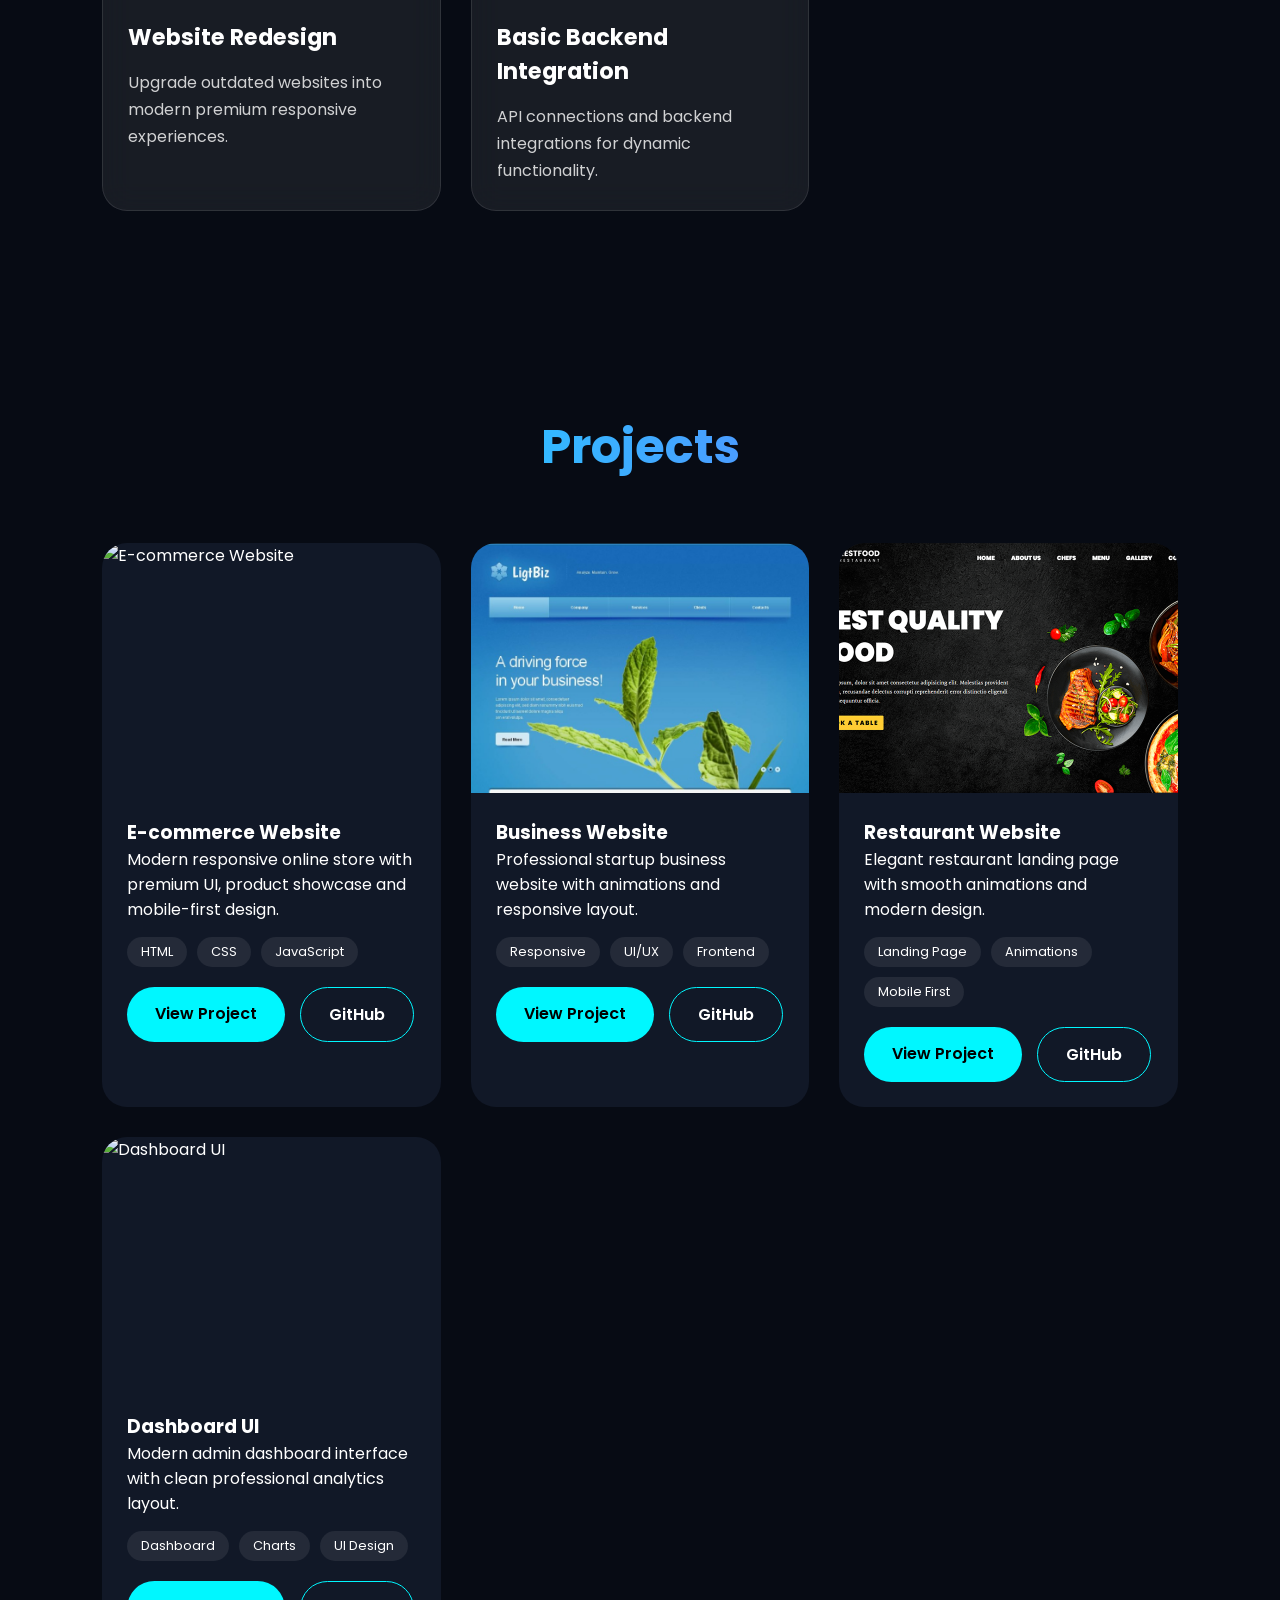
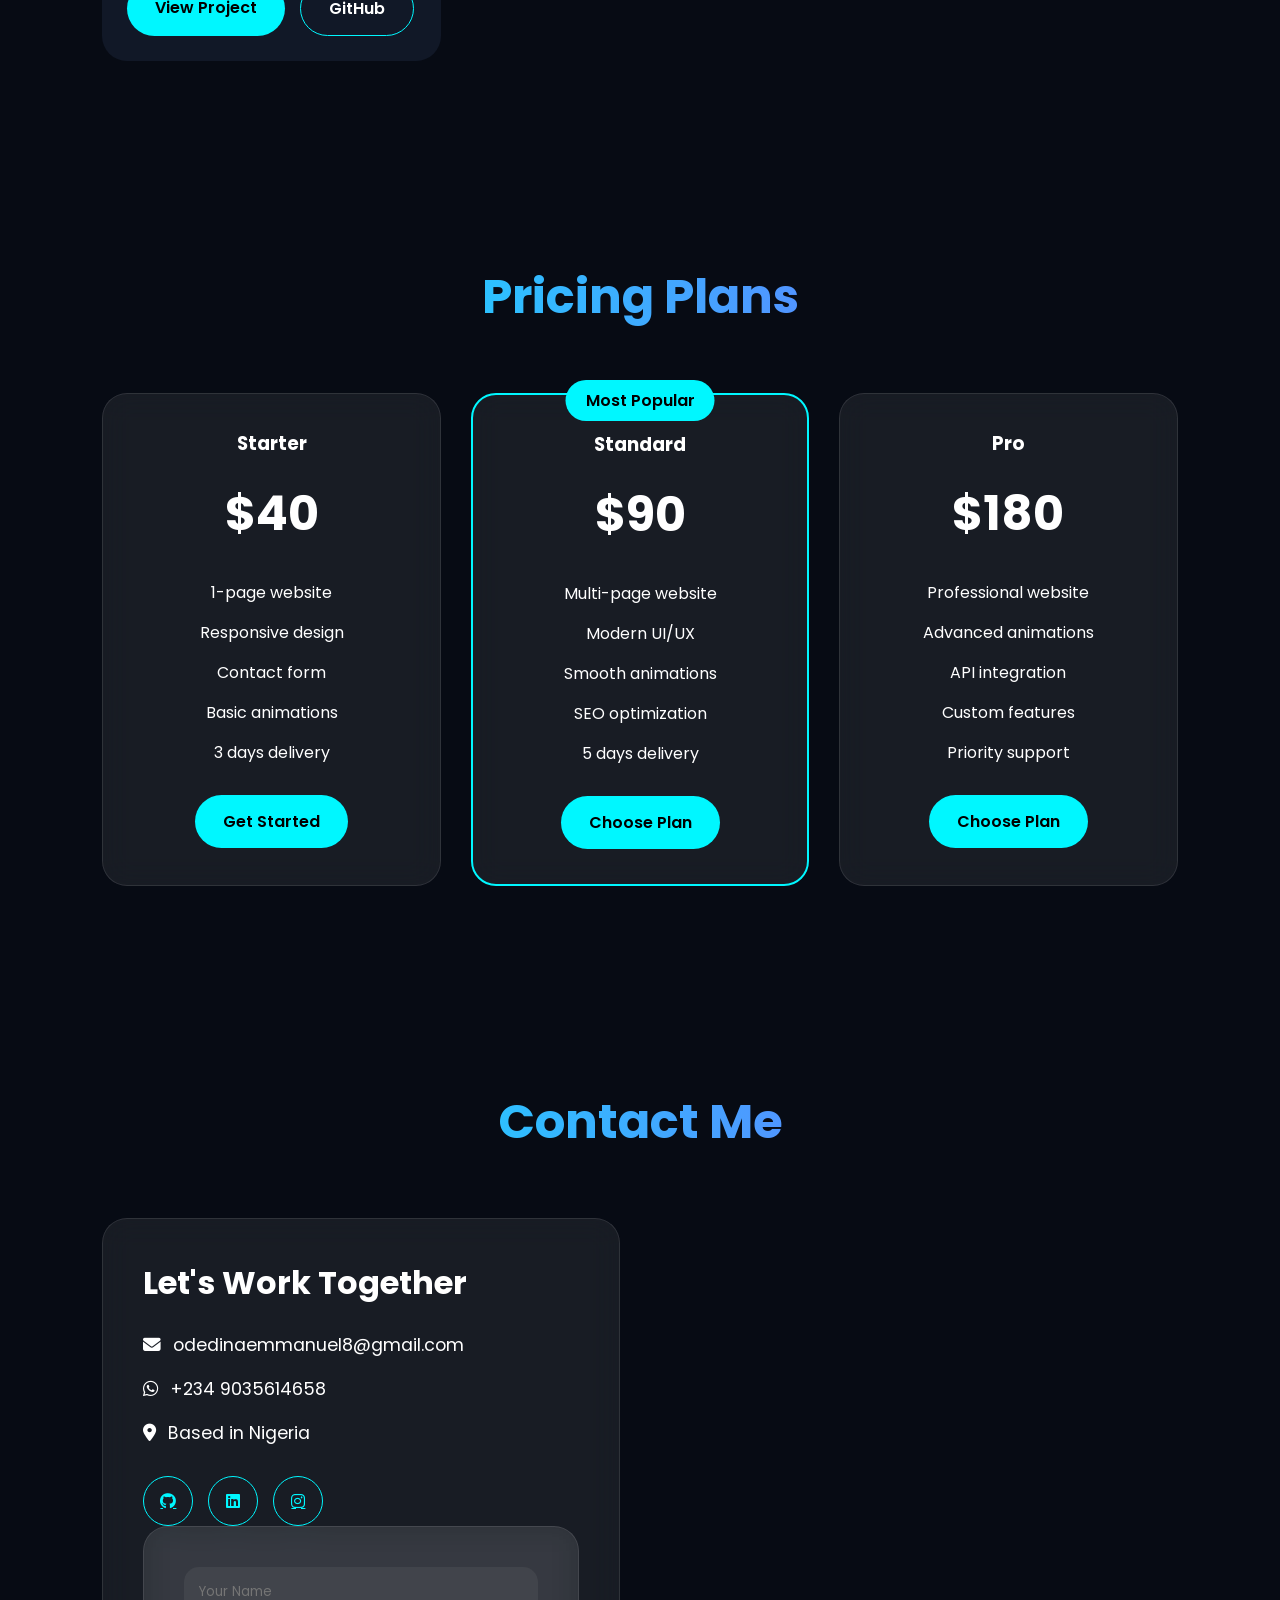
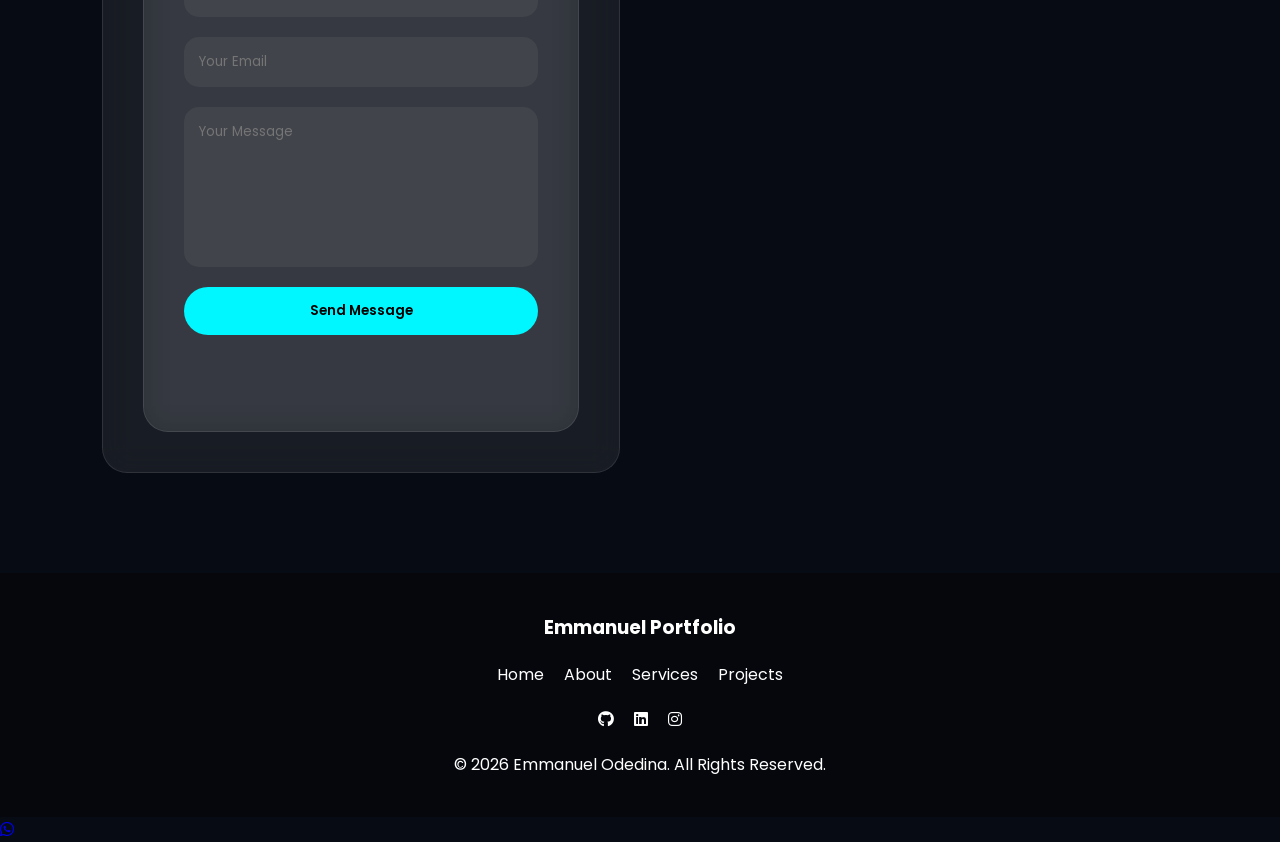
==== commit f1ddeaee: "Update index.html" ====
--- a/my-portfolio/index.html
+++ b/my-portfolio/index.html
@@ -372,7 +372,7 @@
     <!-- Project 1 -->
     <div class="project-card reveal">
       <div class="project-img">
-        <img src="images/ecommerce.jpg" alt="E-commerce Website">
+        <img src="images/ecommerce.JPG" alt="E-commerce Website">
       </div>
 
       <div class="project-info">
@@ -390,7 +390,7 @@
         </div>
 
         <div class="project-links">
-          <a href="https://your-ecommerce-project.netlify.app" target="_blank" class="btn">View Project</a>
+          <a href="https://emmy-store.netlify.app" target="_blank" class="btn">View Project</a>
           <a href="https://github.com/your-username/ecommerce-project" target="_blank" class="btn btn-outline">GitHub</a>
         </div>
       </div>
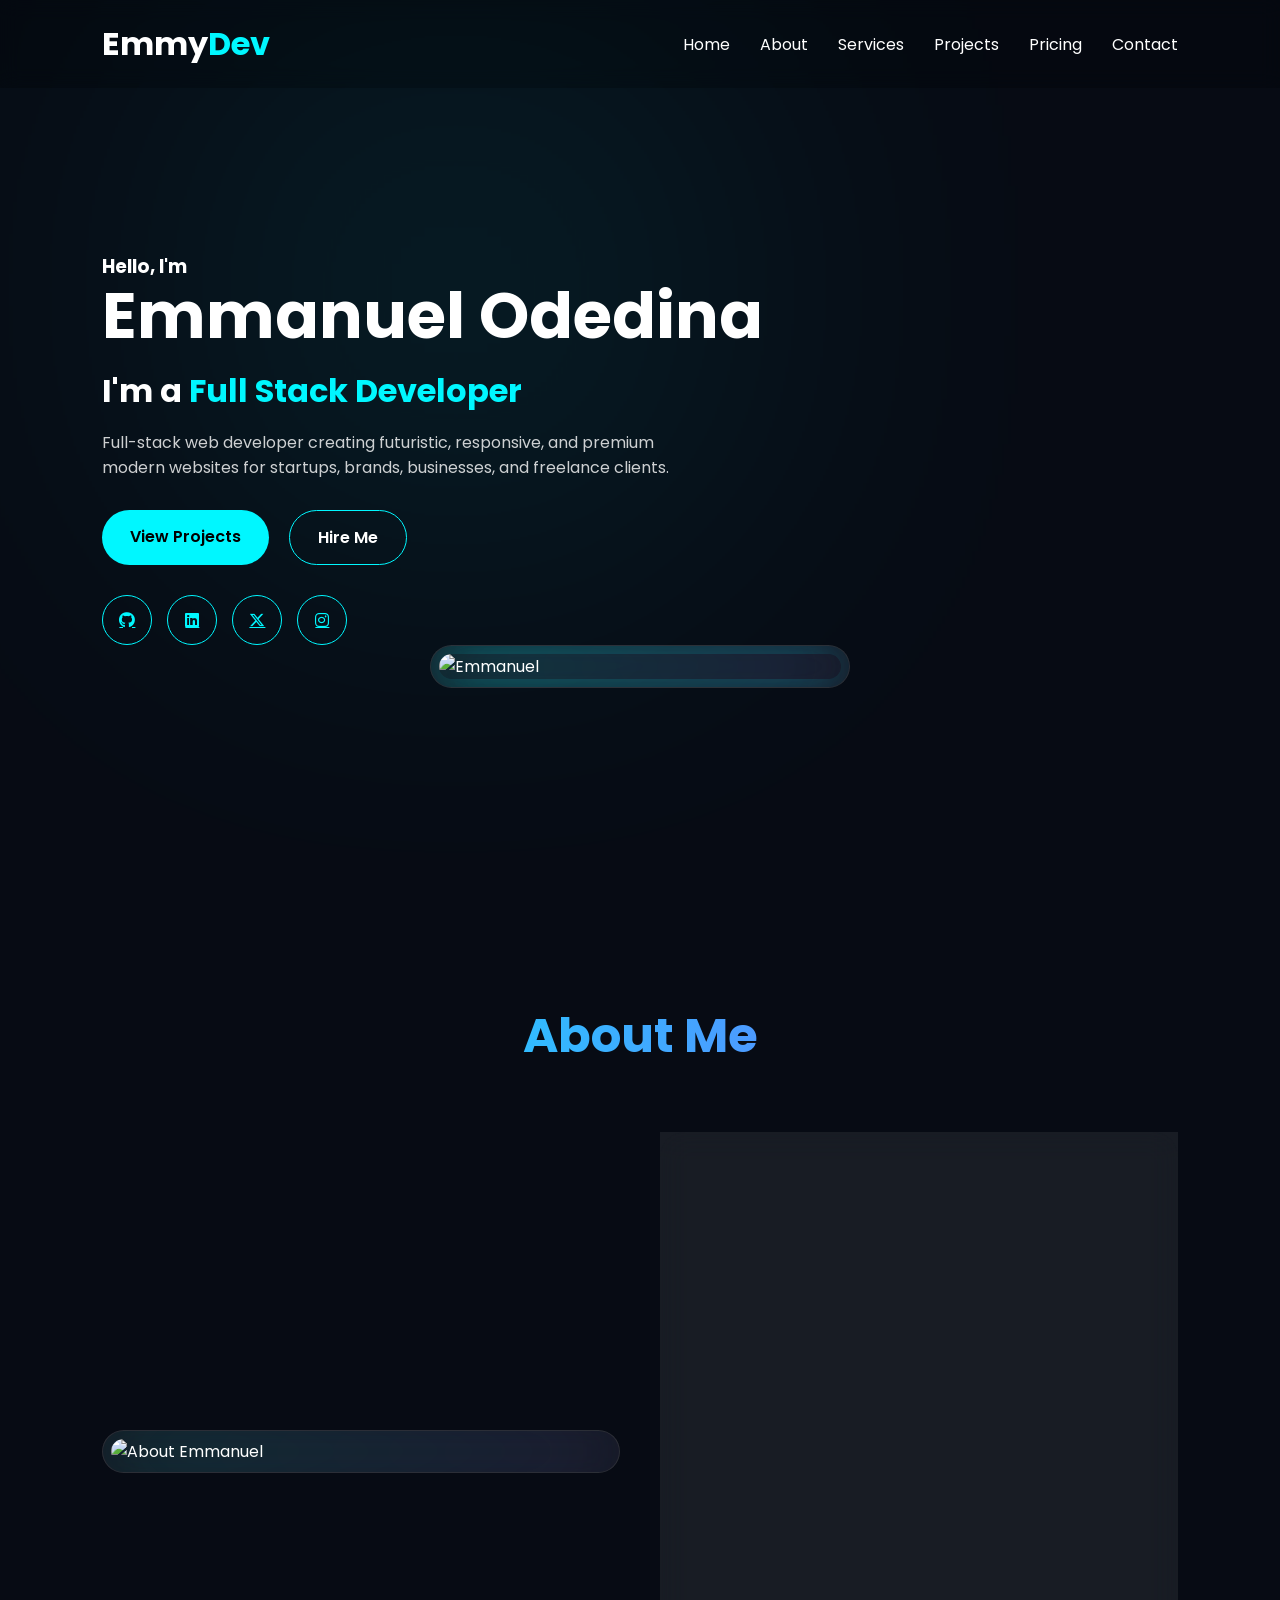
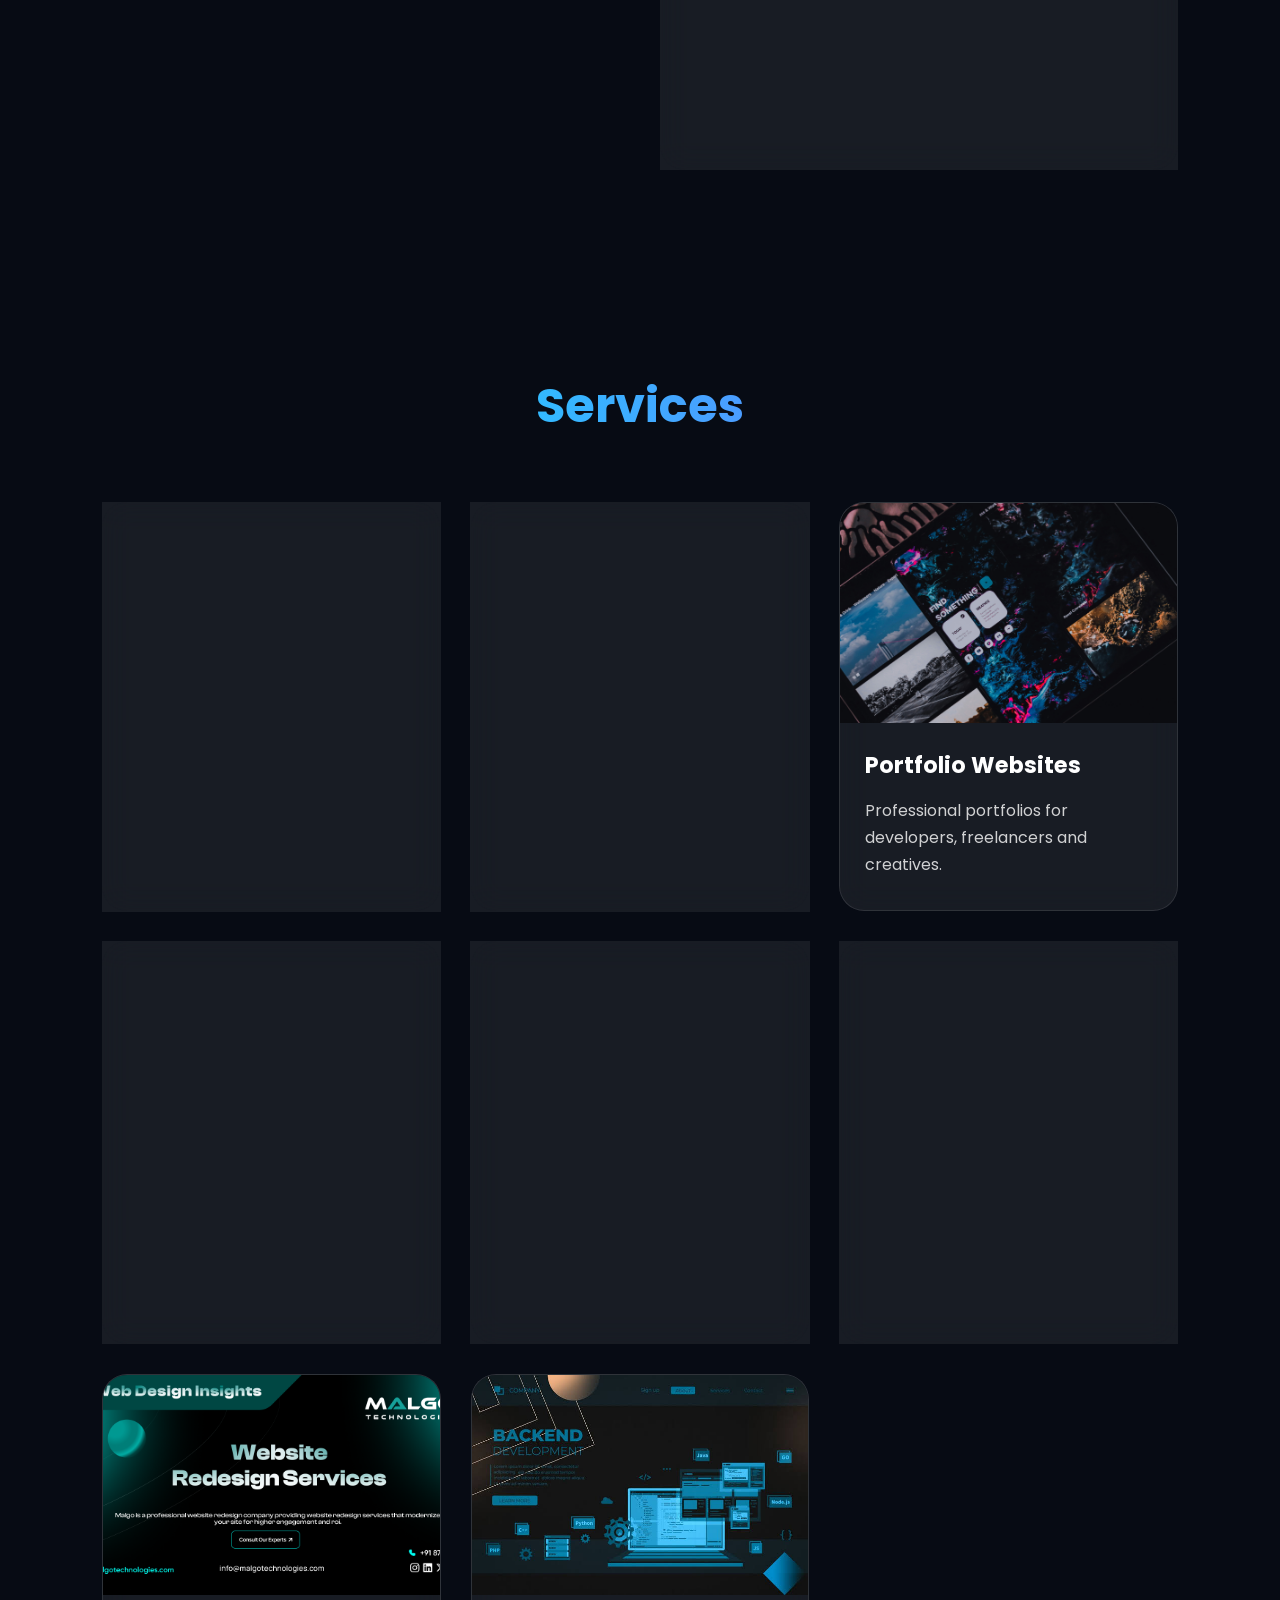
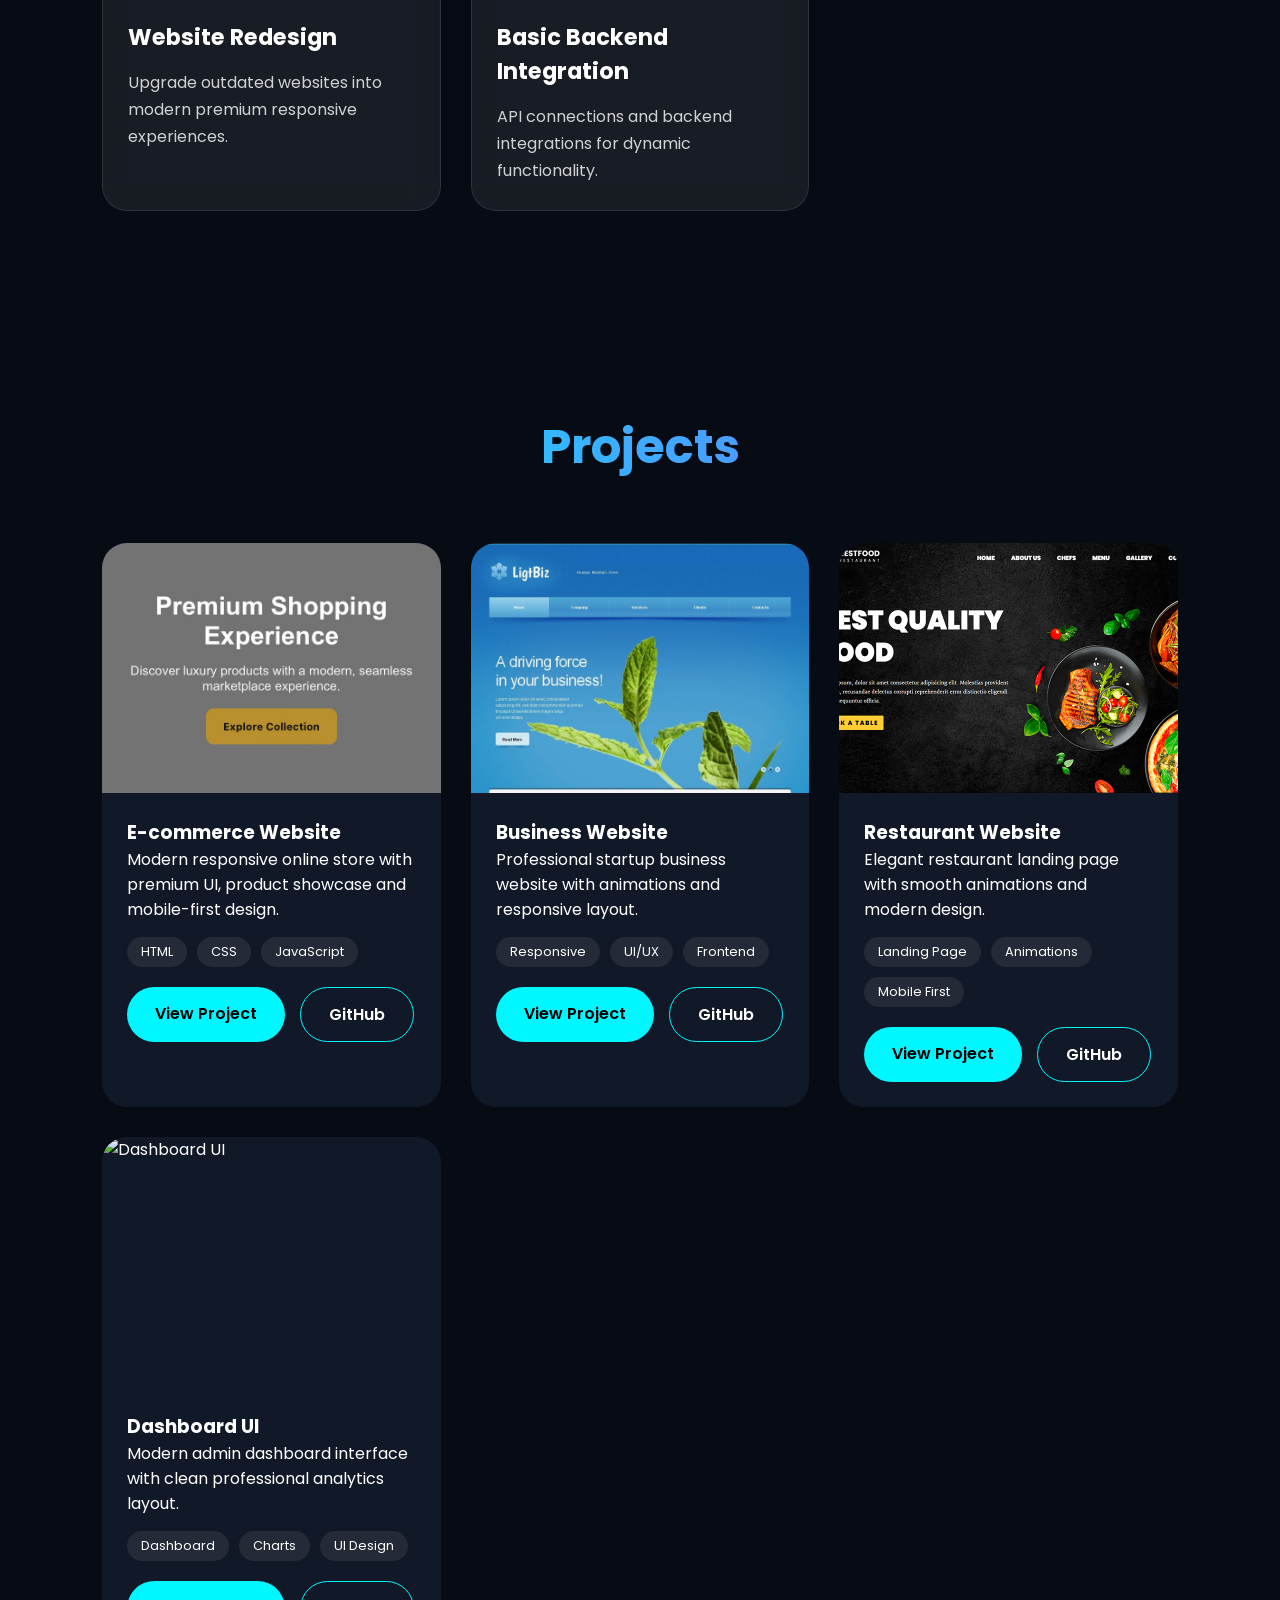
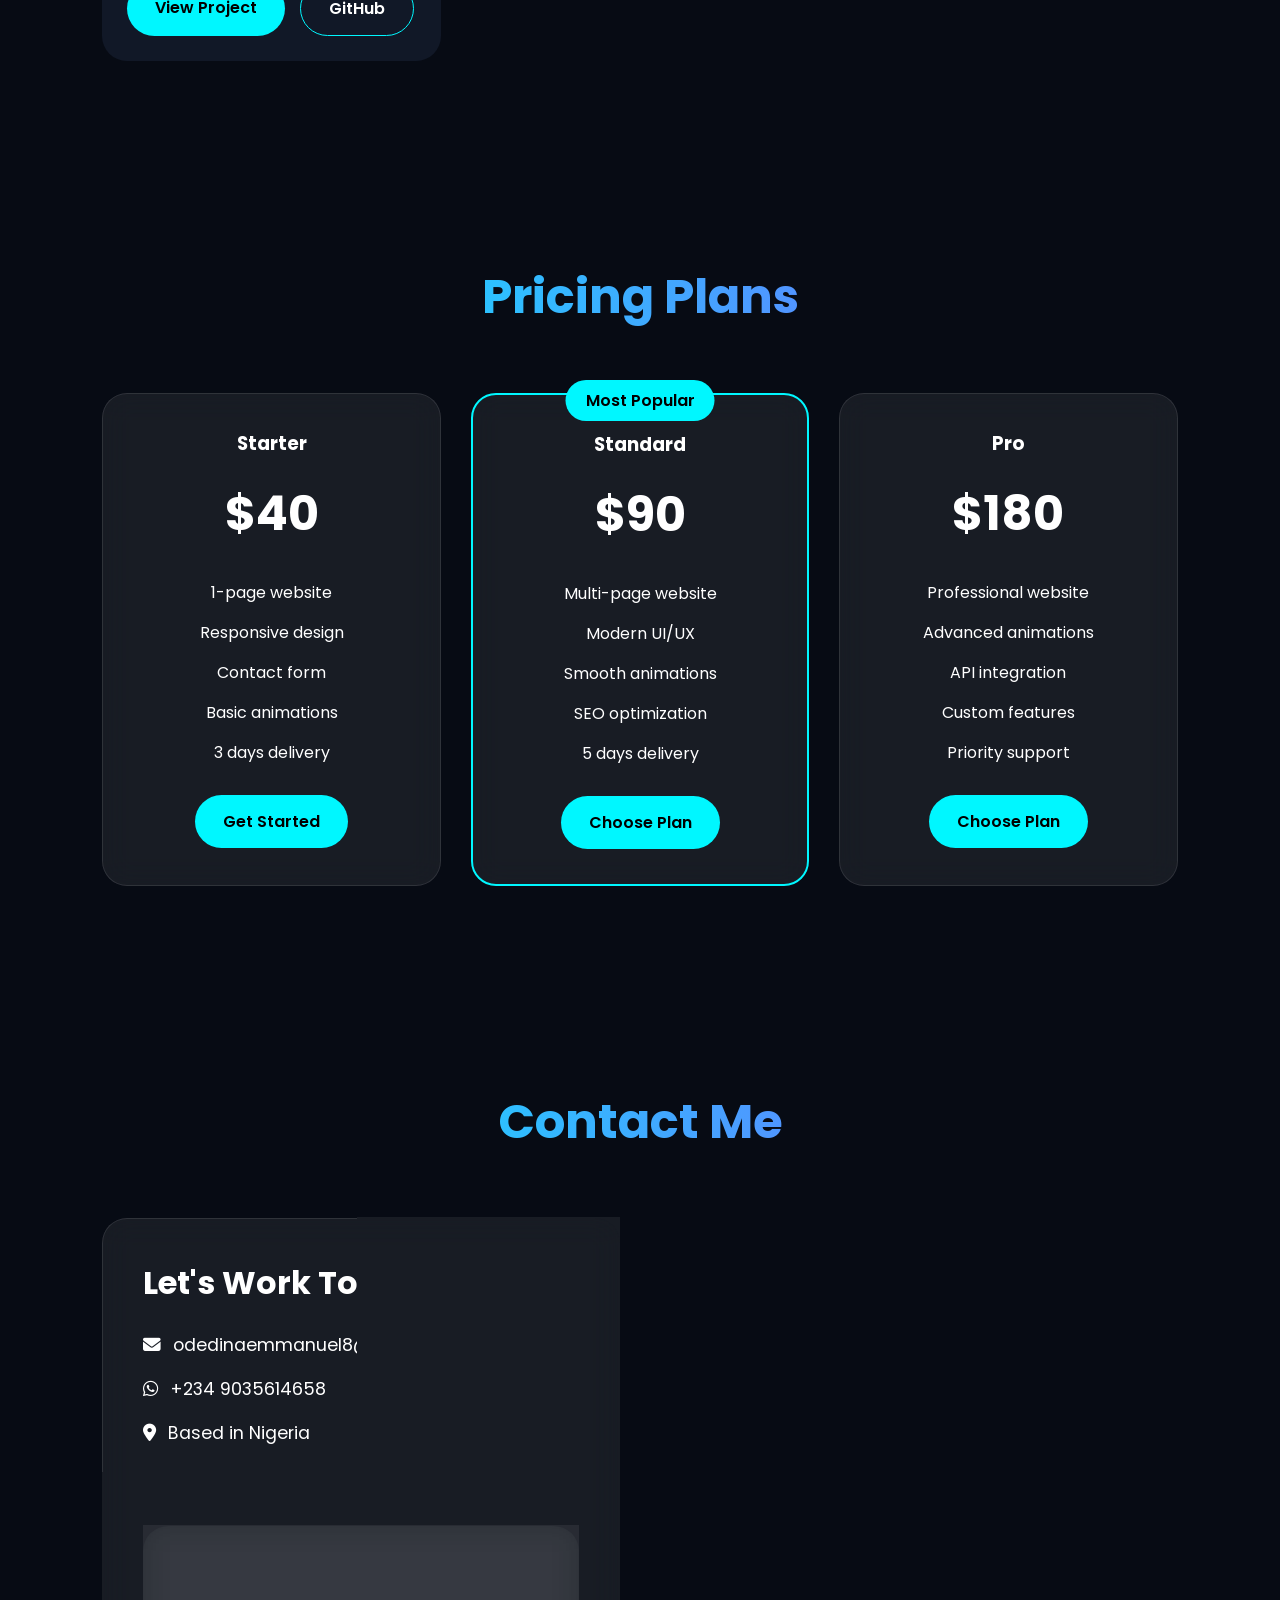
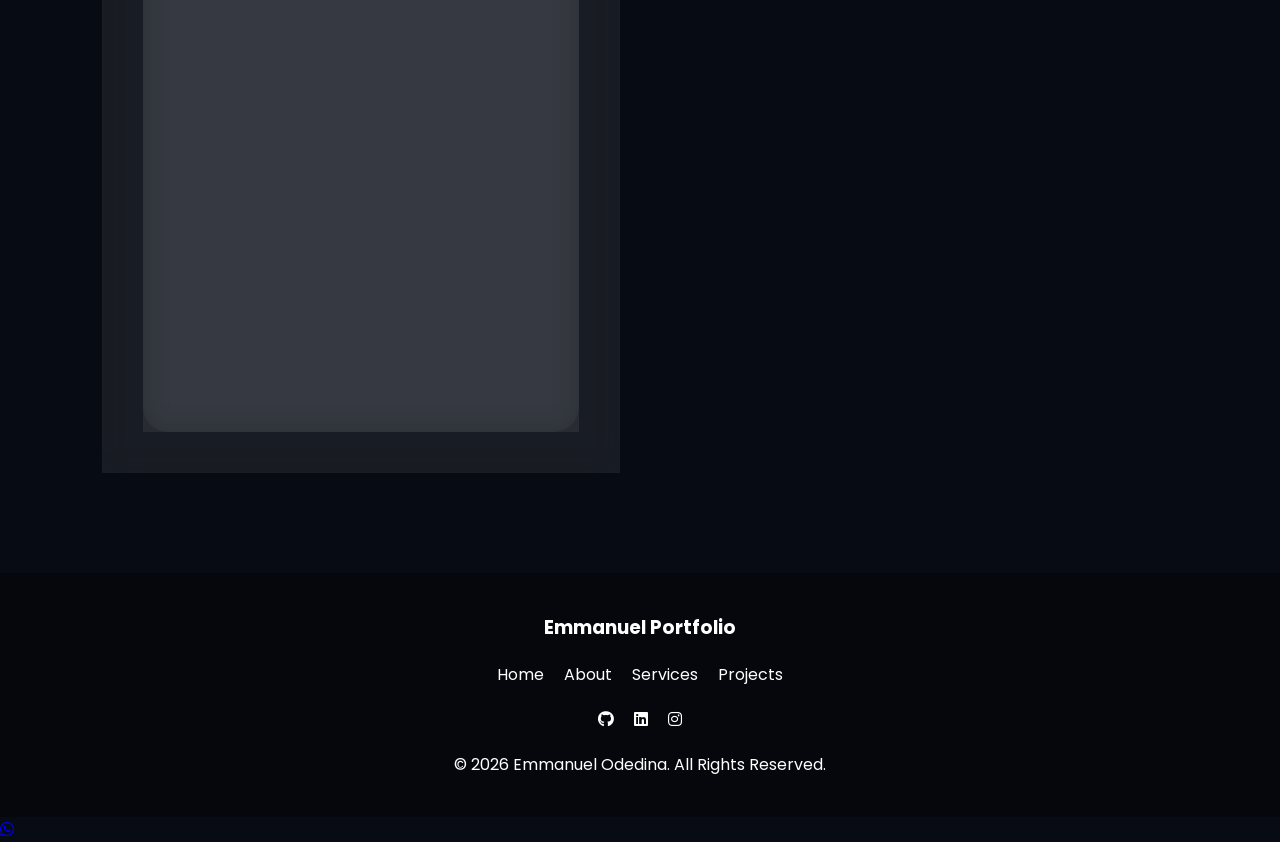
==== commit 60ff6377: "Update index.html" ====
--- a/my-portfolio/index.html
+++ b/my-portfolio/index.html
@@ -372,7 +372,7 @@
     <!-- Project 1 -->
     <div class="project-card reveal">
       <div class="project-img">
-        <img src="images/ecommerce.JPG" alt="E-commerce Website">
+        <img src="images/ecommerce.jpg" alt="E-commerce Website">
       </div>
 
       <div class="project-info">
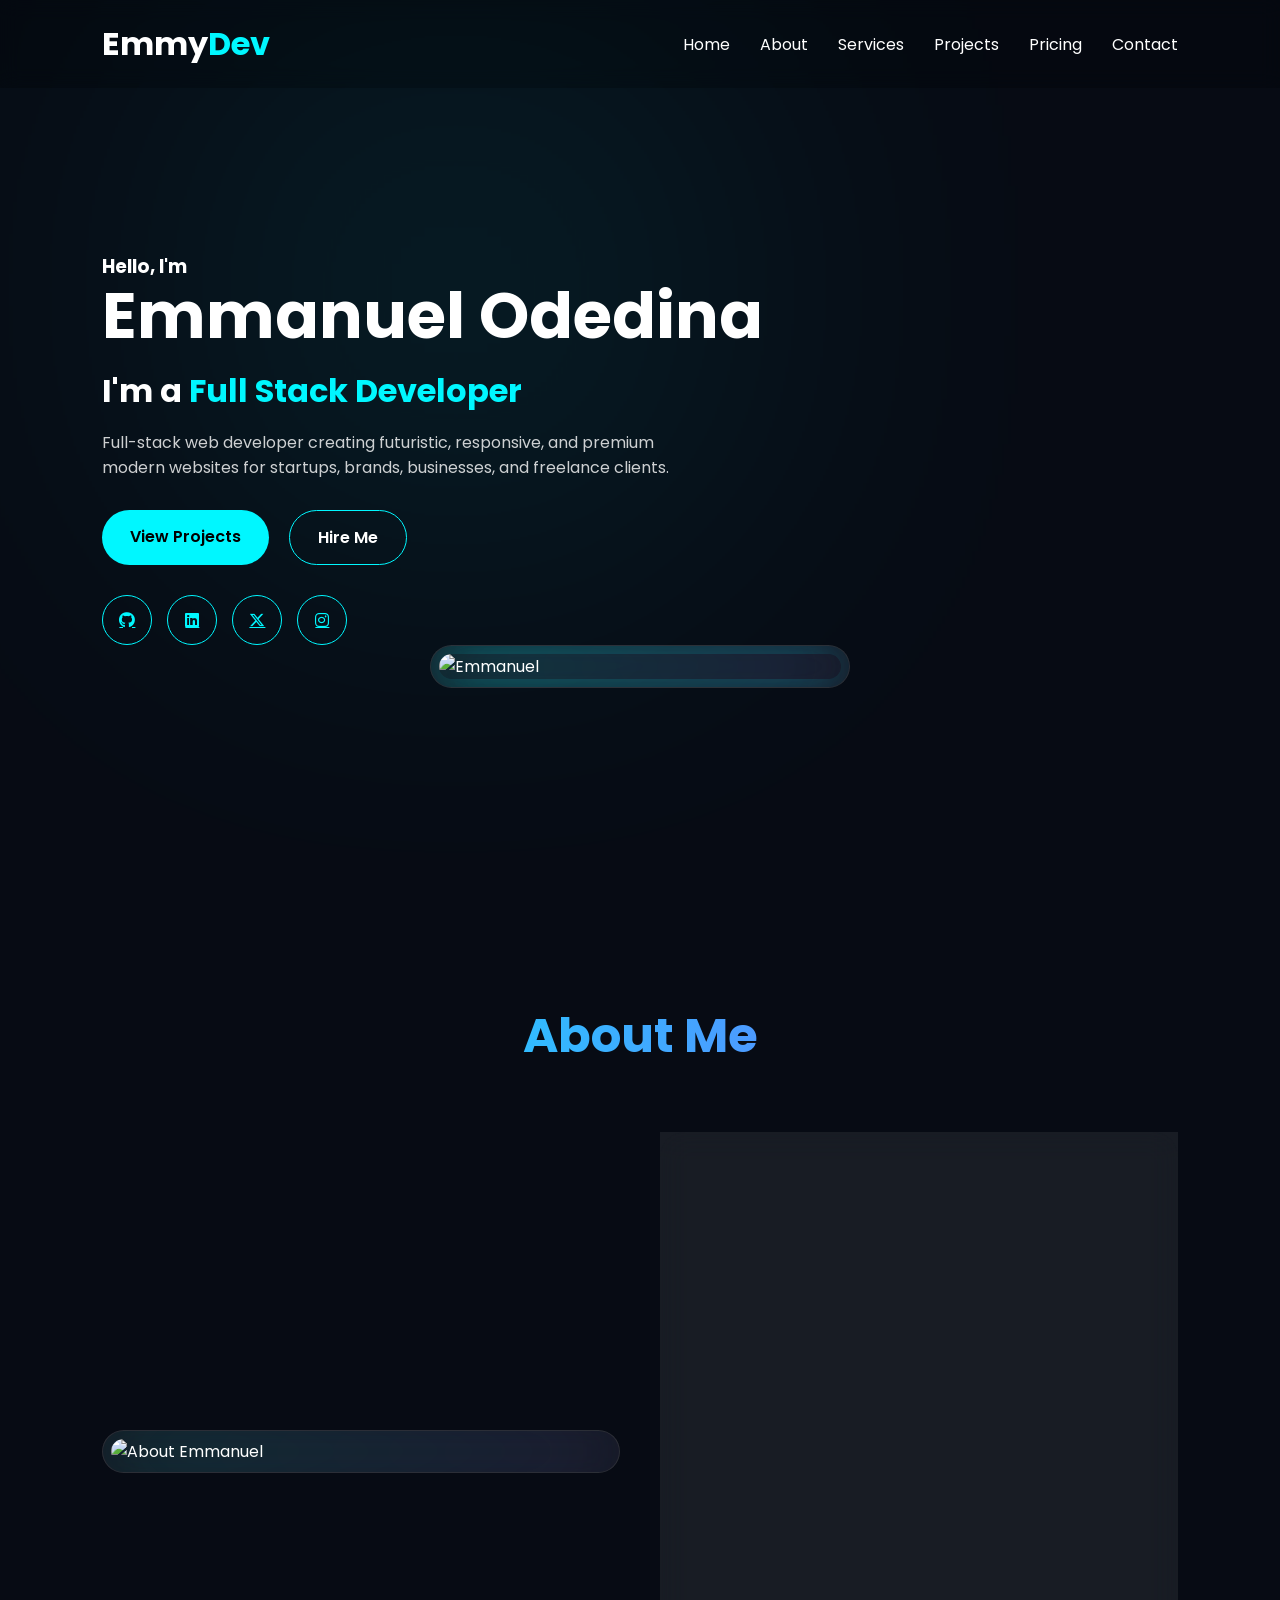
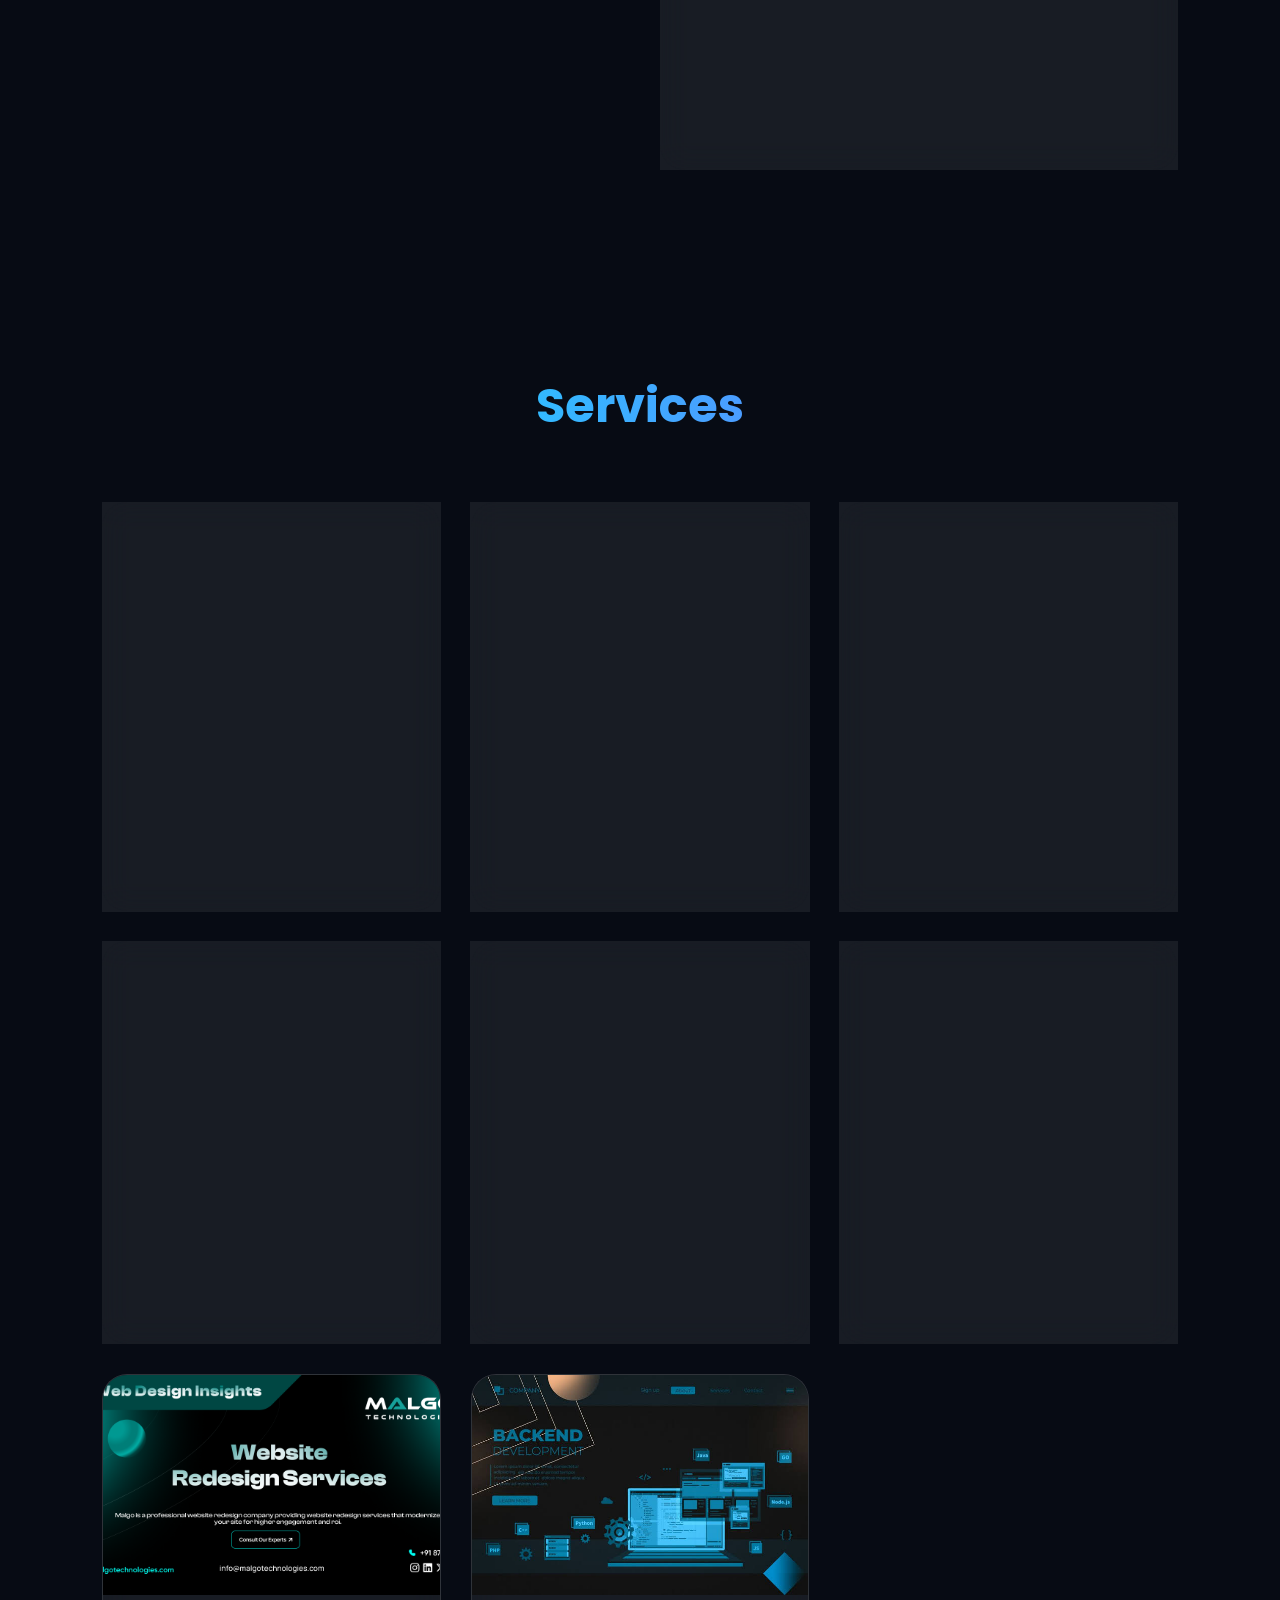
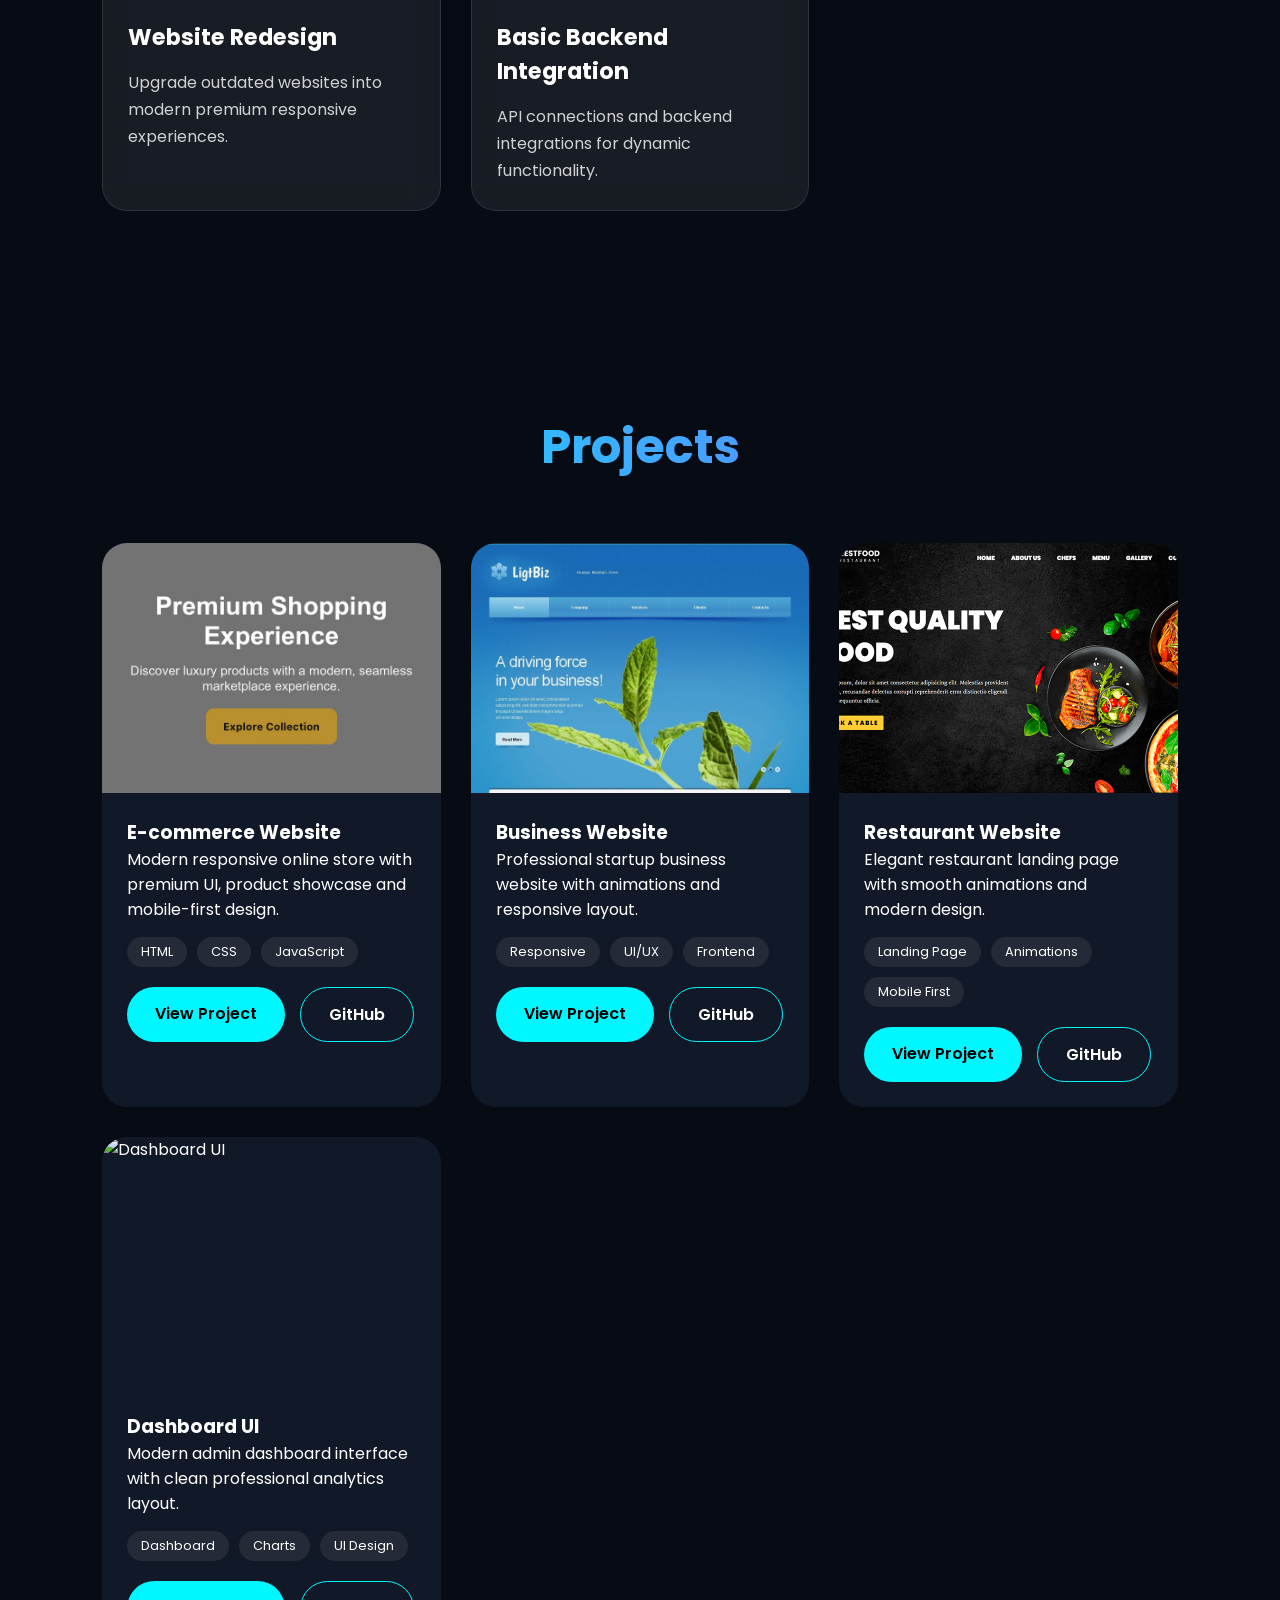
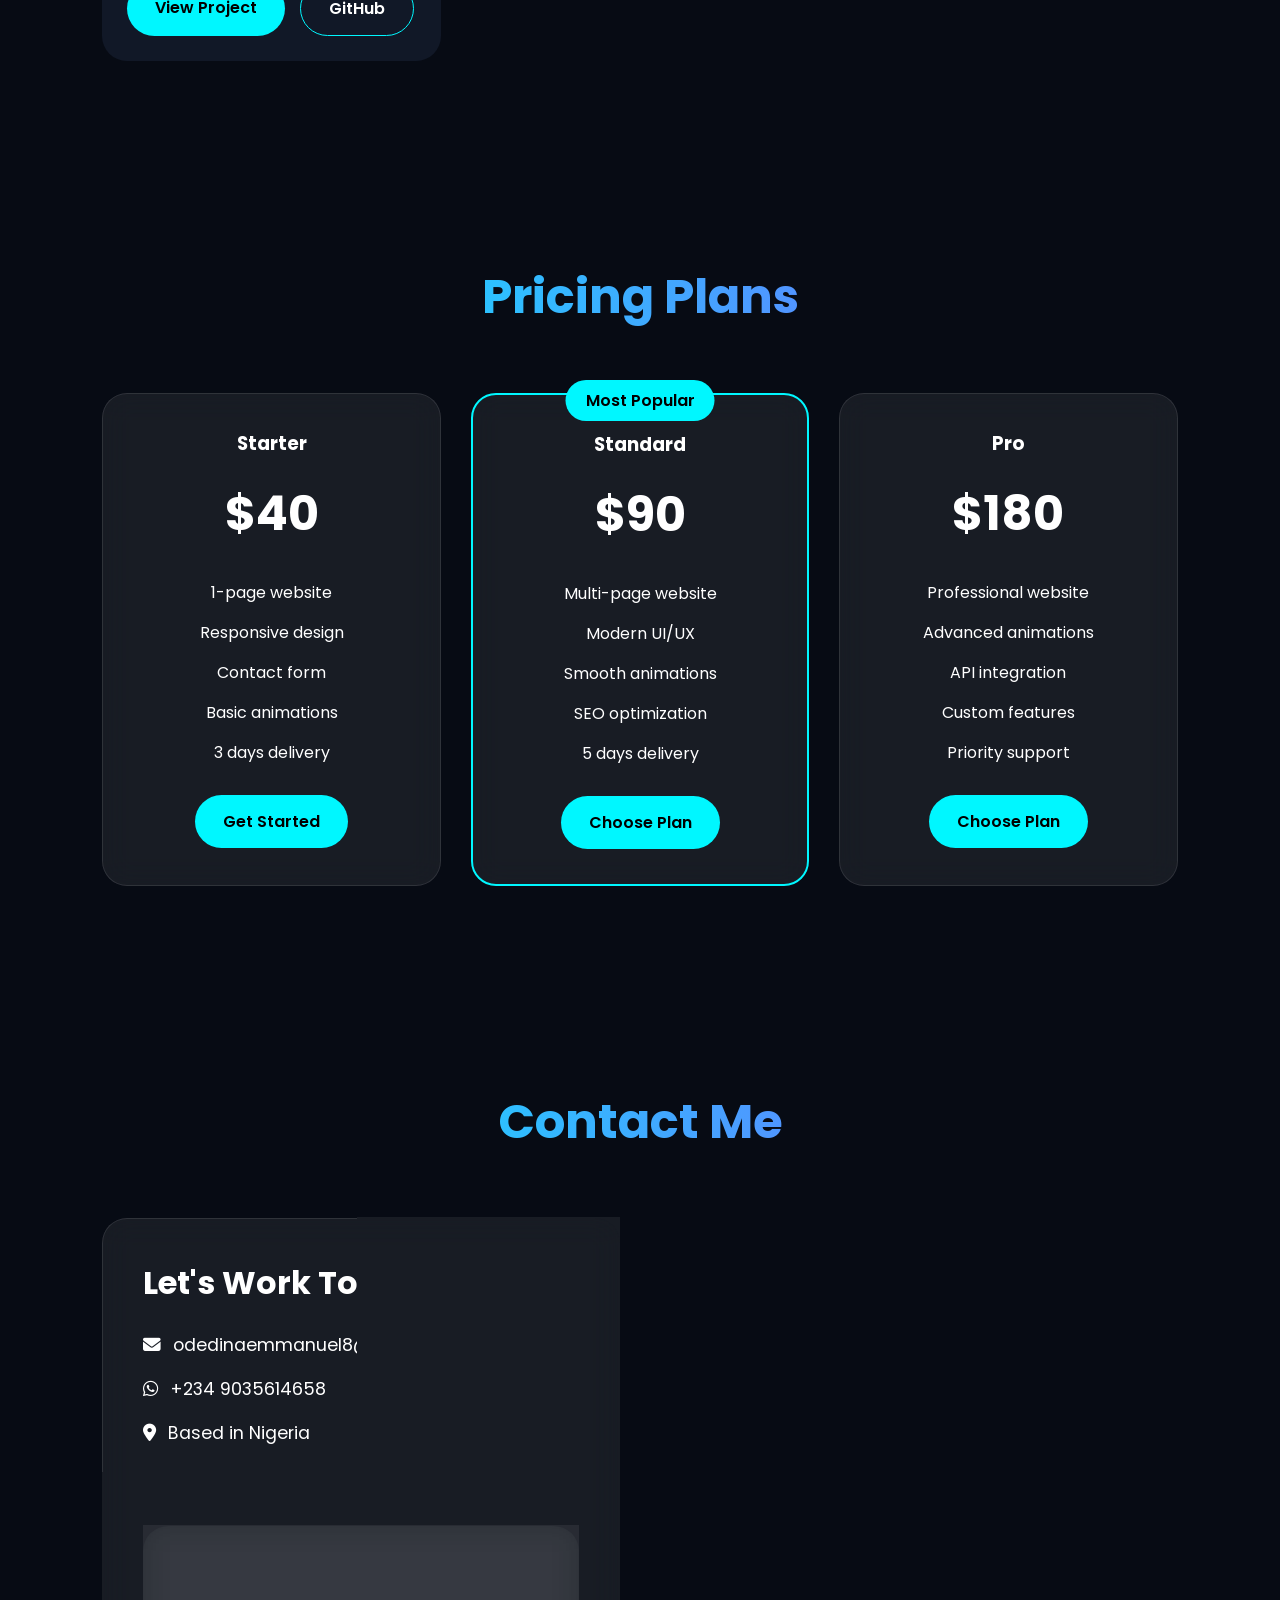
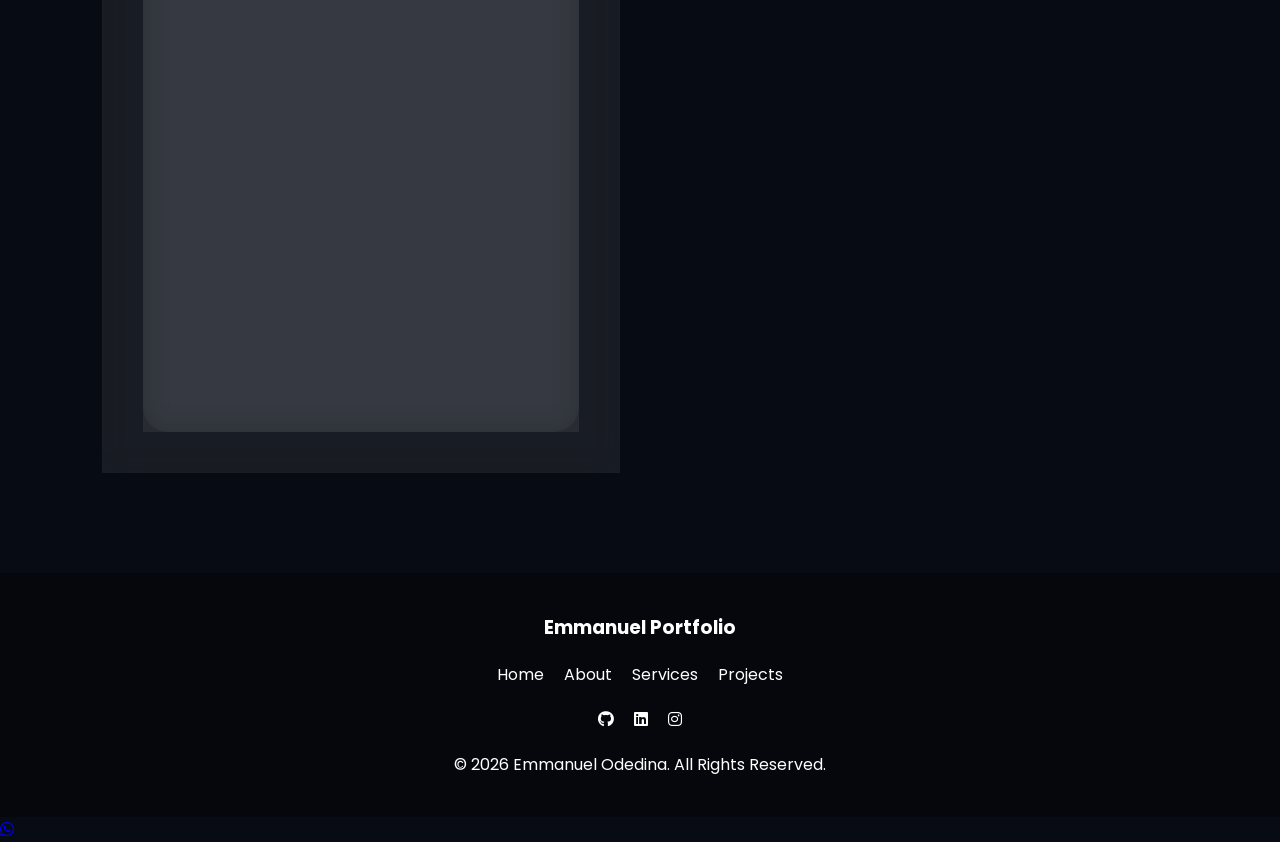
==== commit e84504f5: "Update index.html" ====
--- a/my-portfolio/index.html
+++ b/my-portfolio/index.html
@@ -179,12 +179,12 @@
 
         <div class="experience">
           <div class="exp-box">
-            <h4>20+</h4>
+            <h4>4+</h4>
             <p>Projects</p>
           </div>
 
           <div class="exp-box">
-            <h4>10+</h4>
+            <h4>1+</h4>
             <p>Clients</p>
           </div>
 
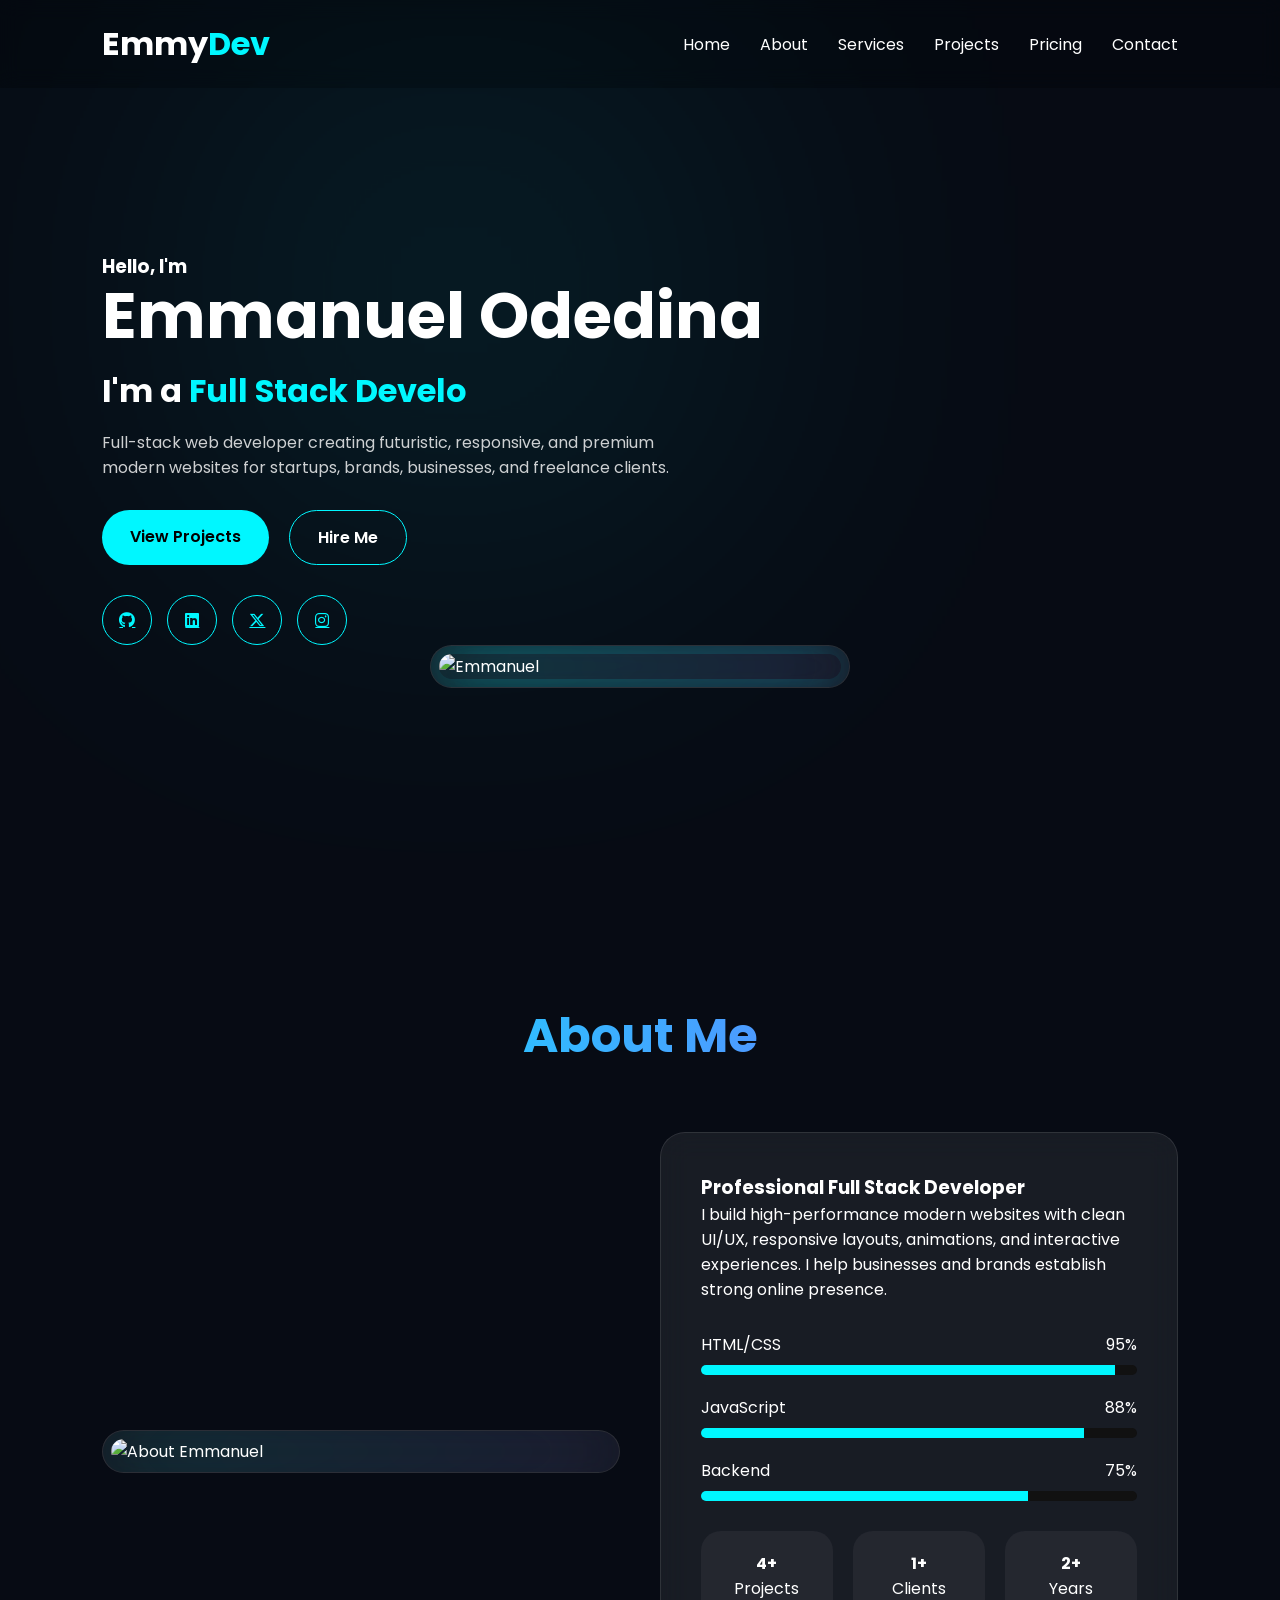
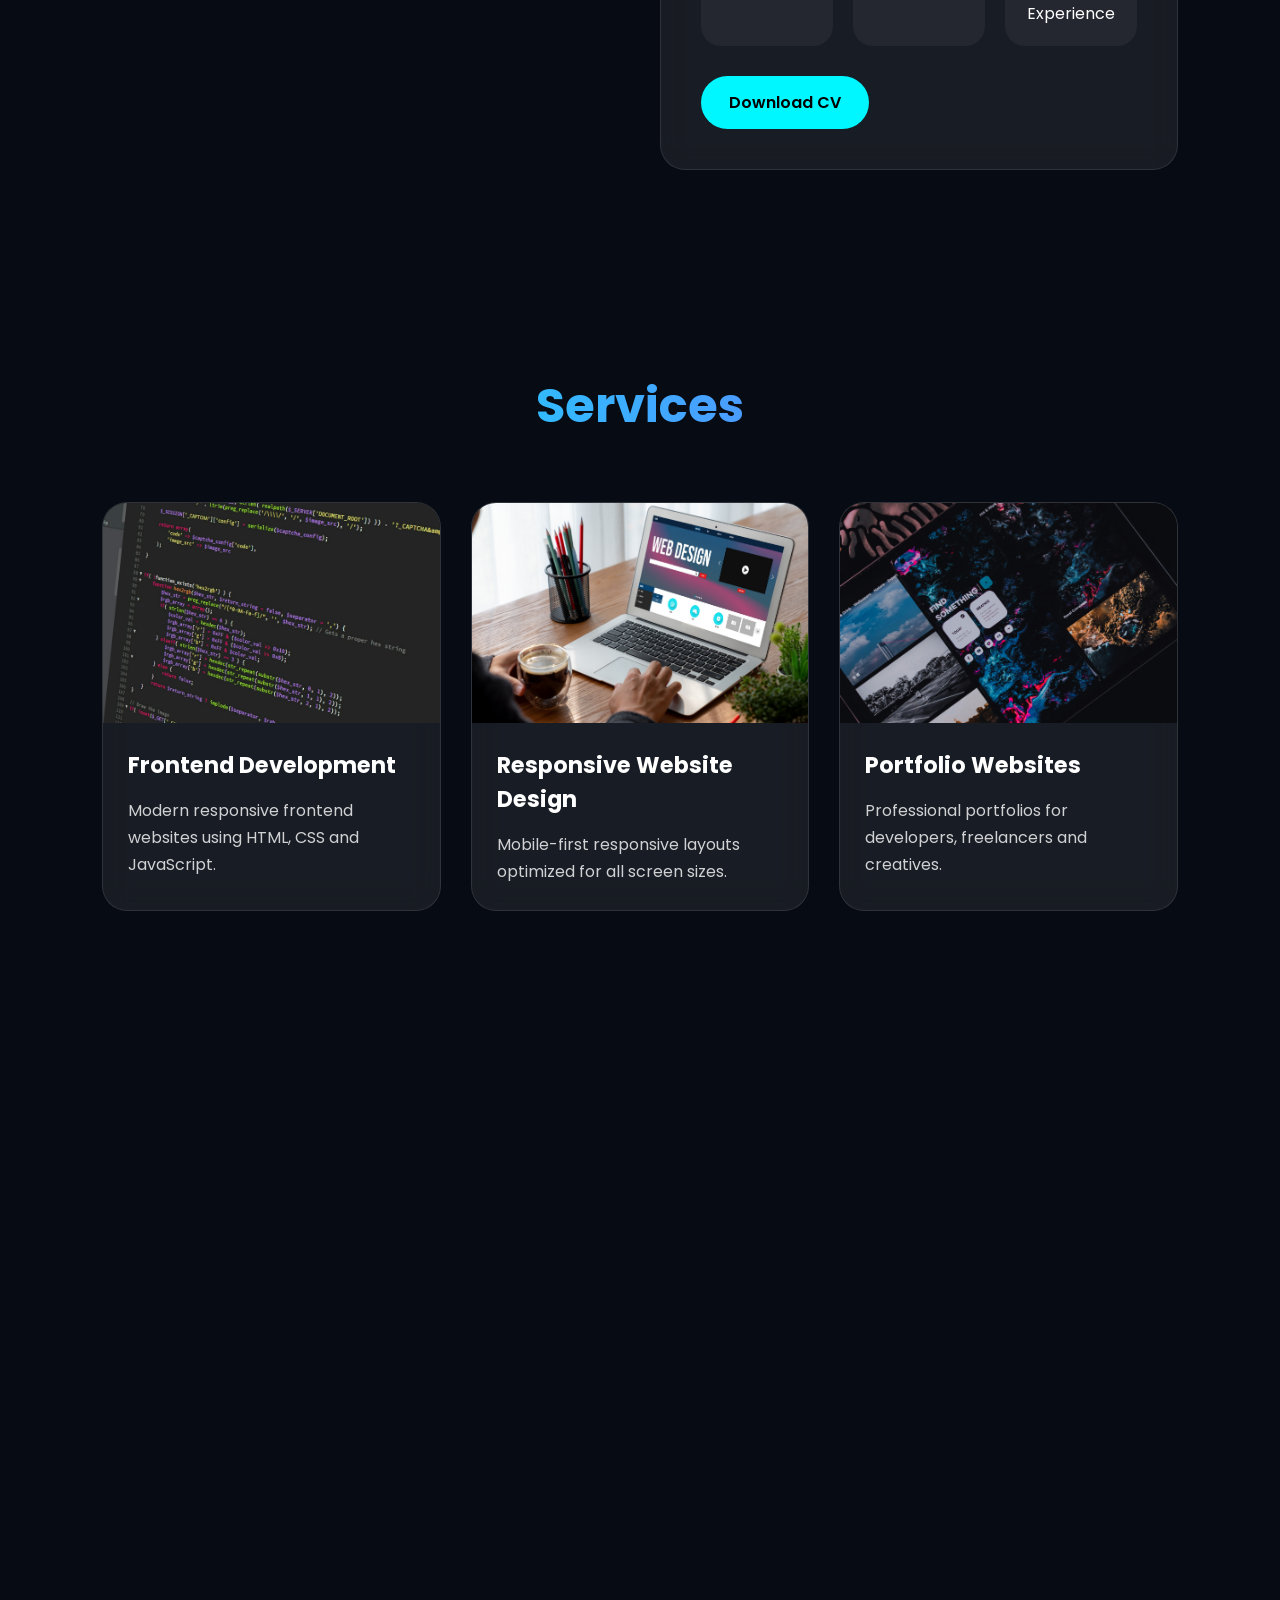
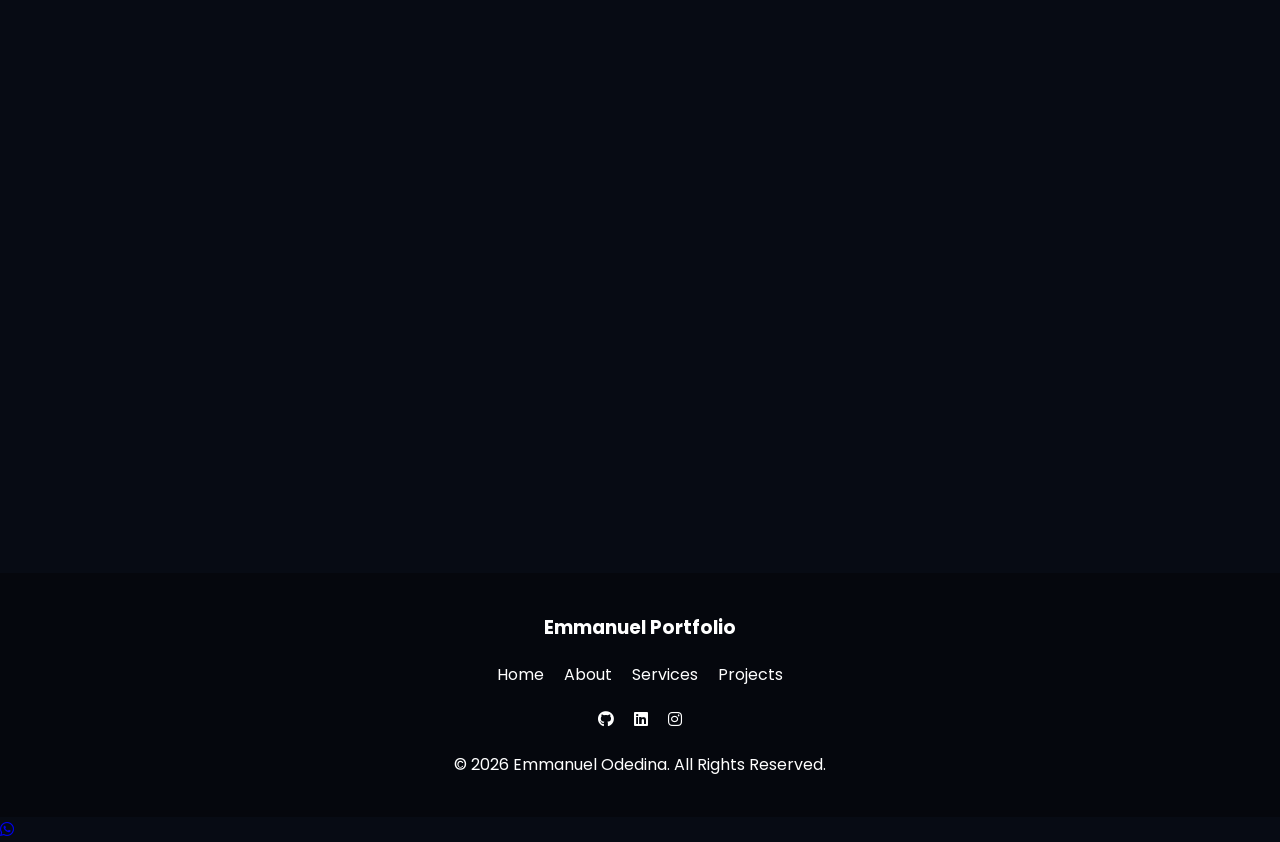
==== commit 047380d5: "Update index.html" ====
--- a/my-portfolio/index.html
+++ b/my-portfolio/index.html
@@ -417,7 +417,7 @@
         </div>
 
         <div class="project-links">
-          <a href="https://your-business-project.netlify.app" target="_blank" class="btn">View Project</a>
+          <a href="https://business-websi.netlify.app/?#team" target="_blank" class="btn">View Project</a>
           <a href="https://github.com/your-username/business-website" target="_blank" class="btn btn-outline">GitHub</a>
         </div>
       </div>
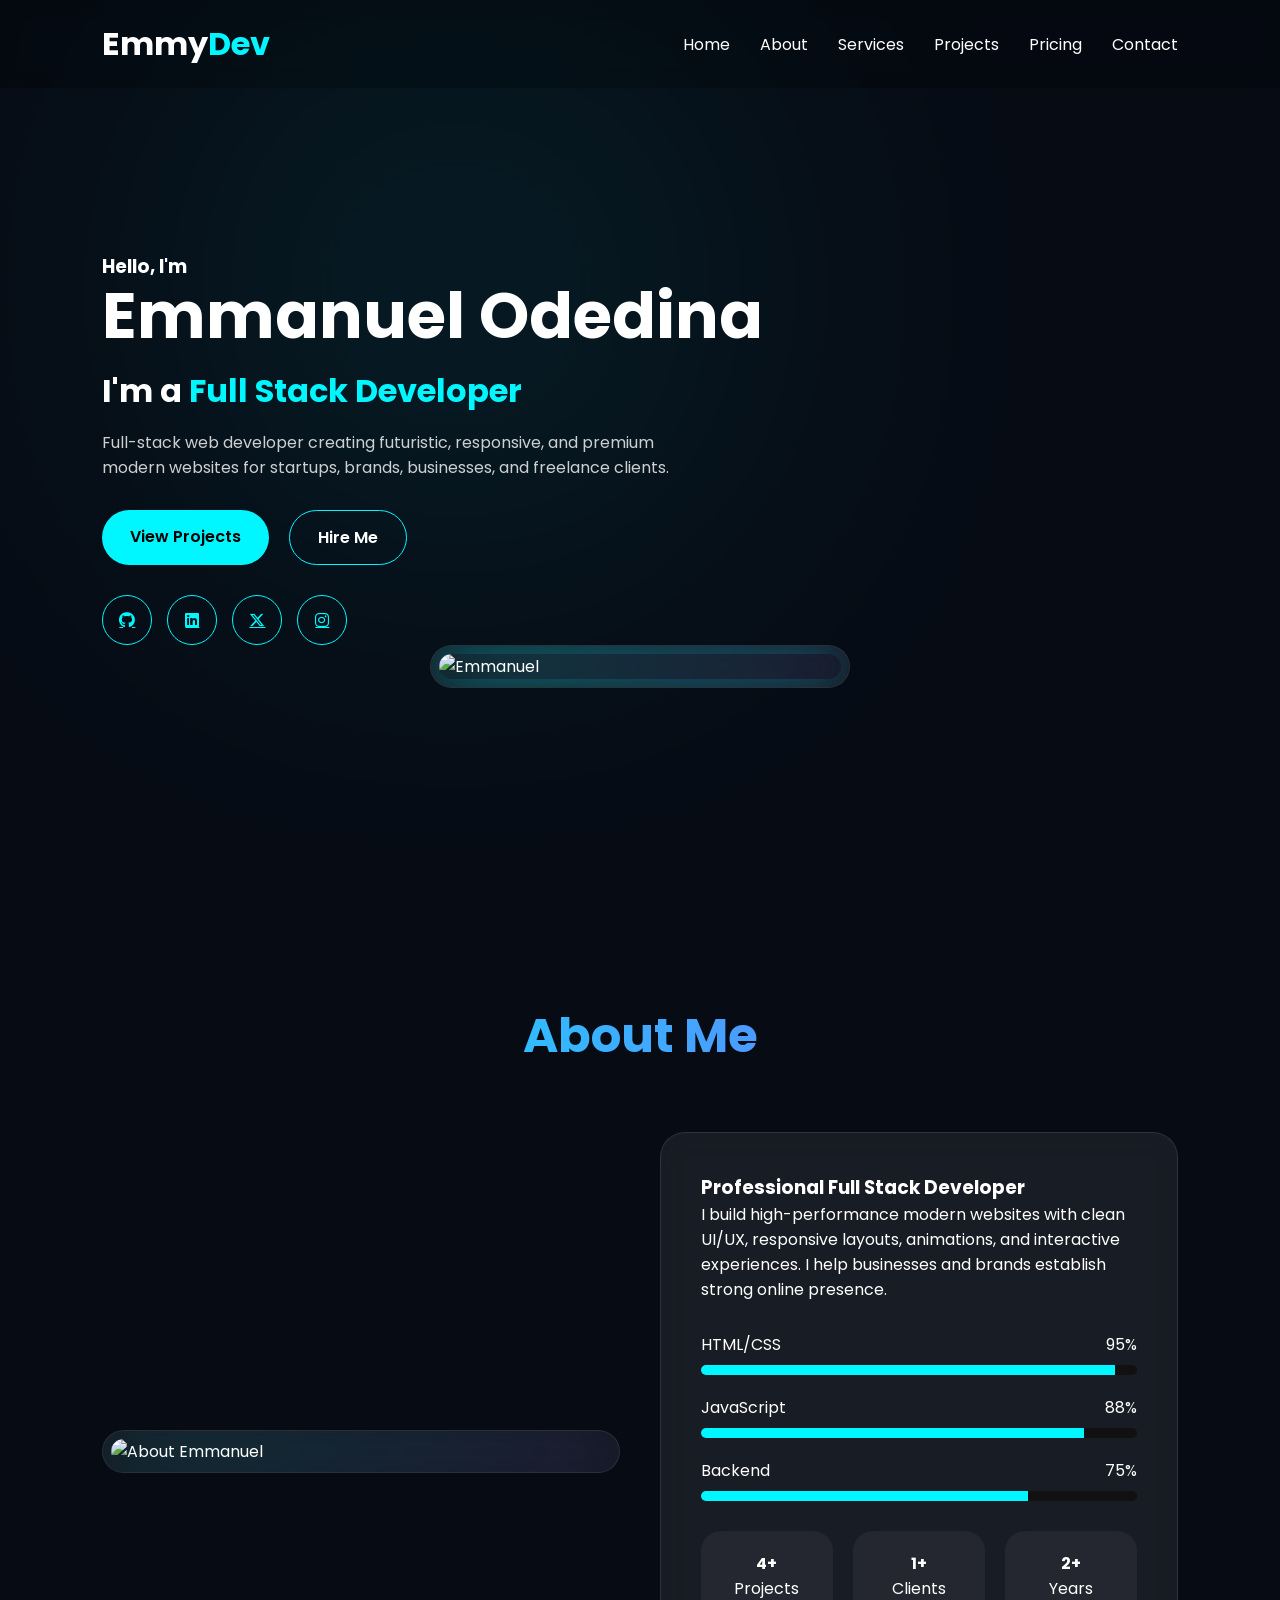
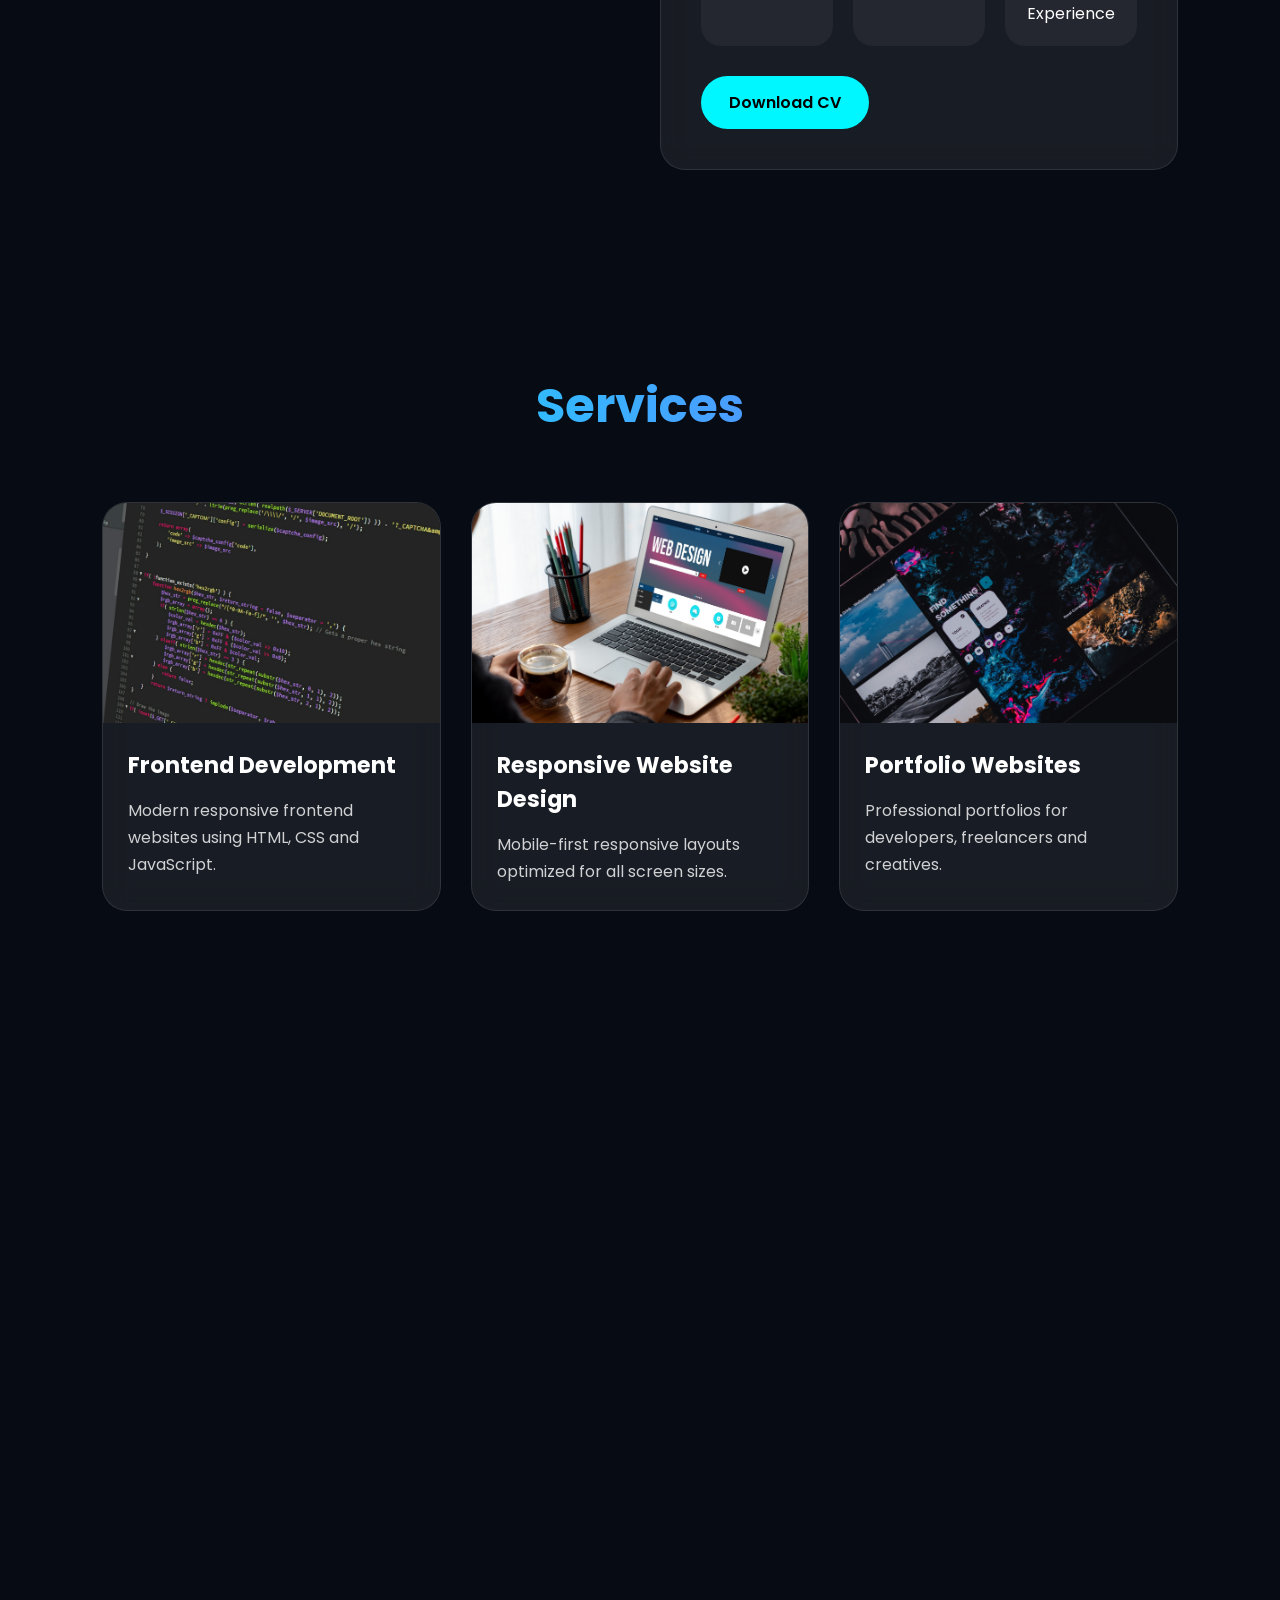
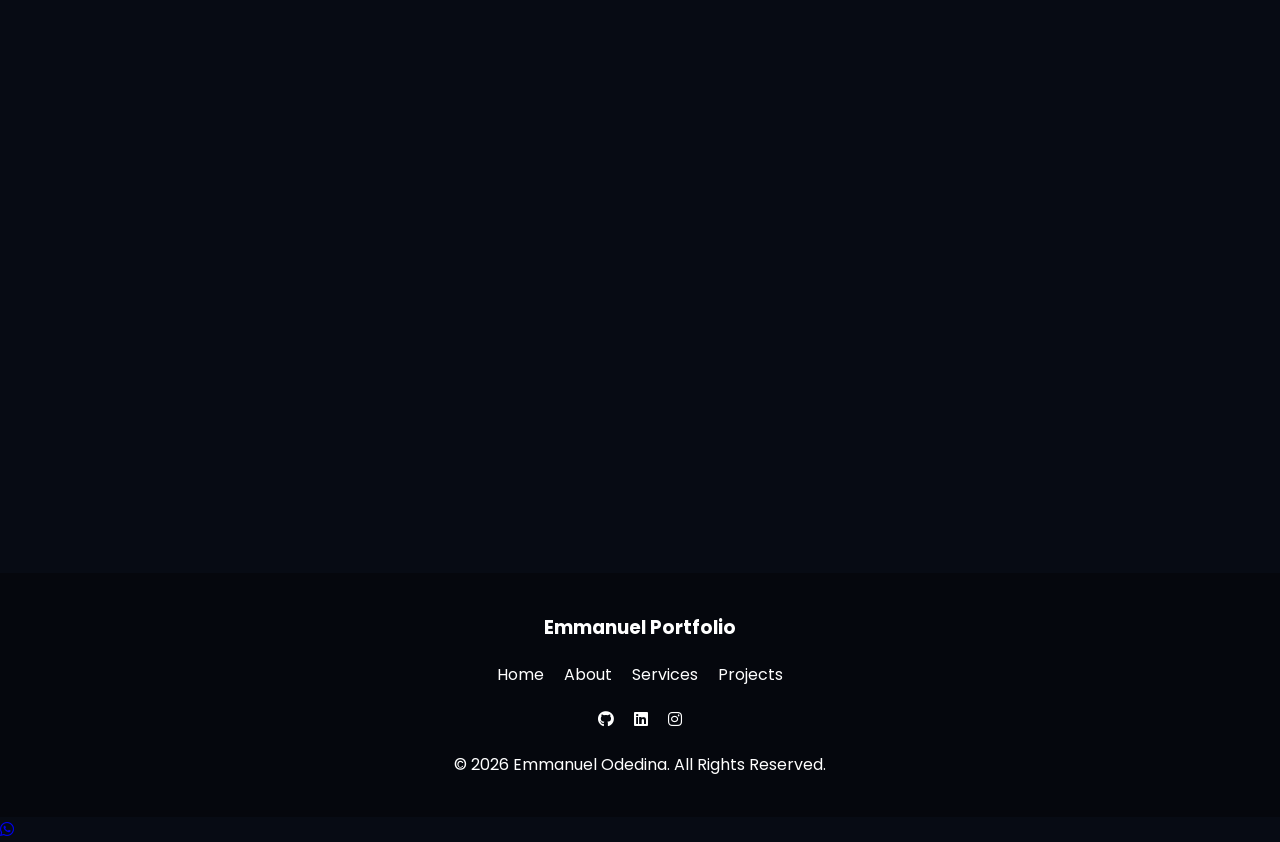
==== commit 45ff16a3: "Update index.html" ====
(no text change in the page or its own stylesheets)
